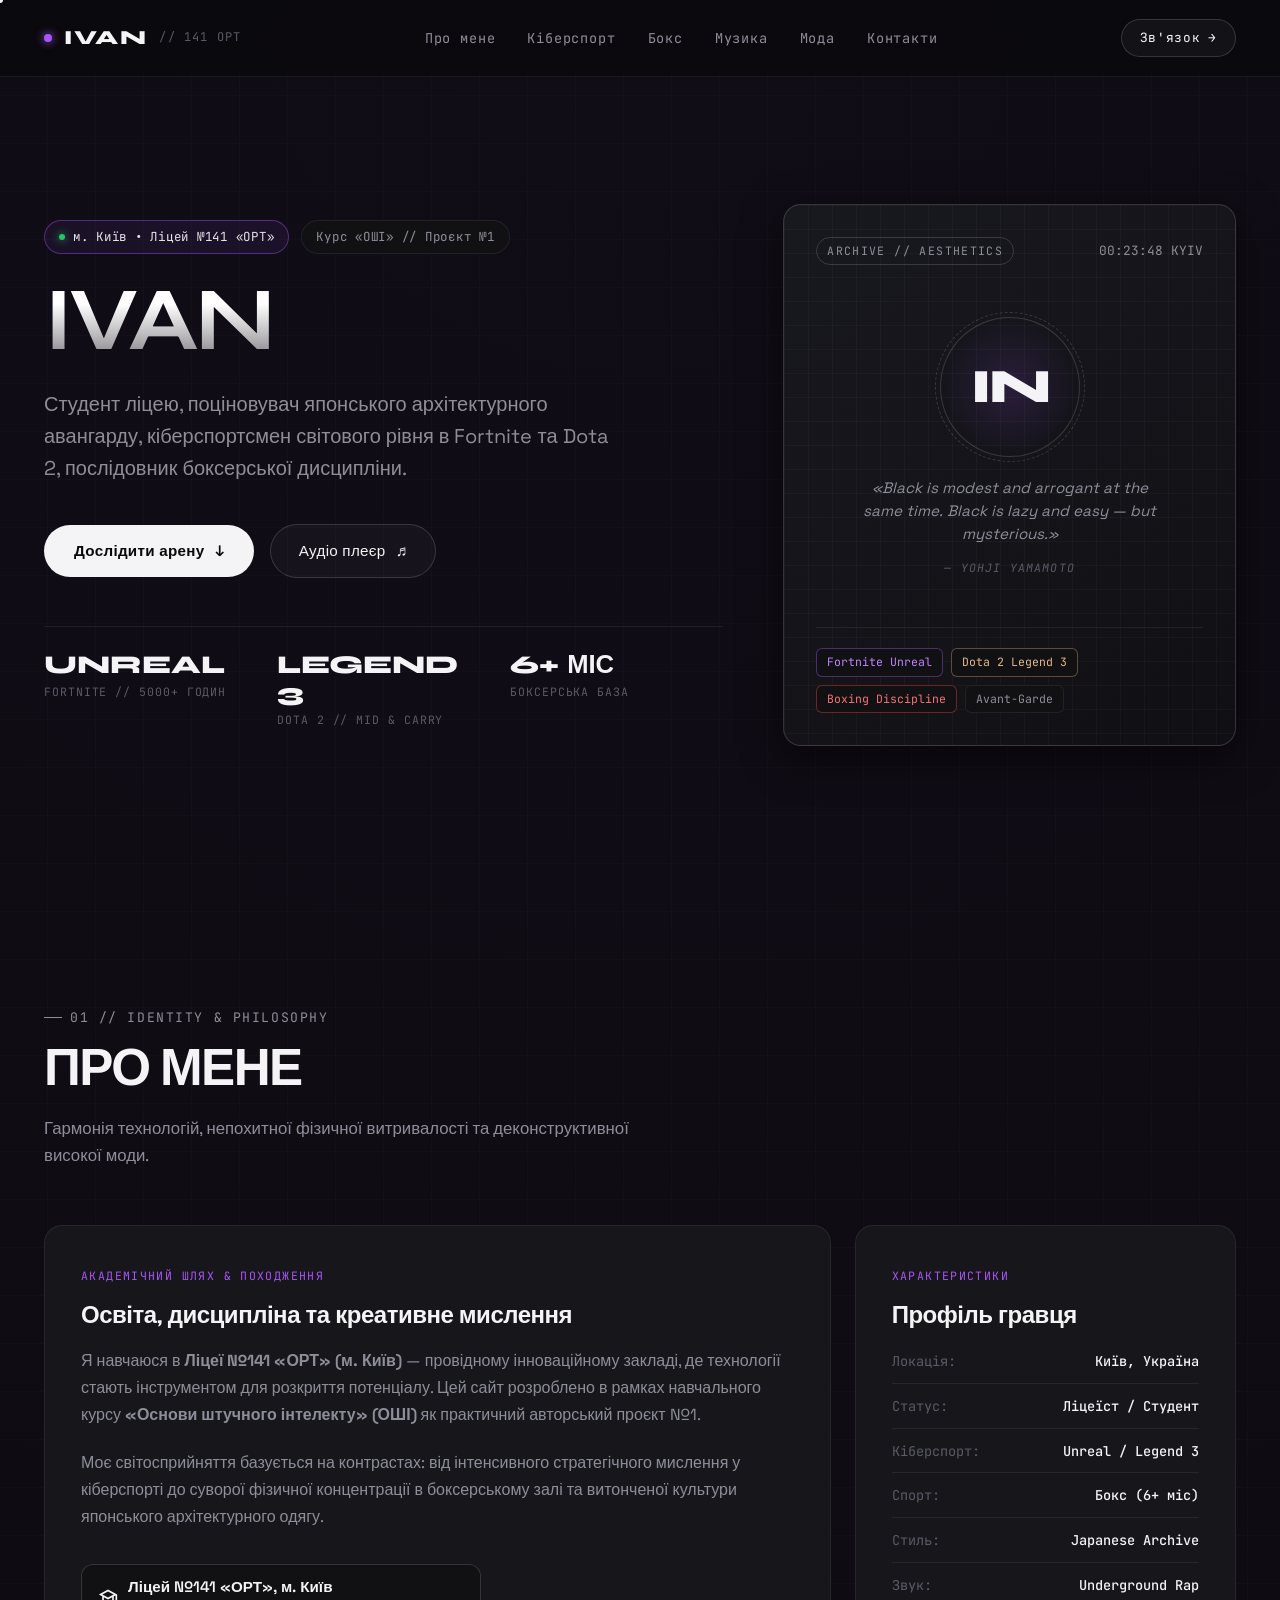
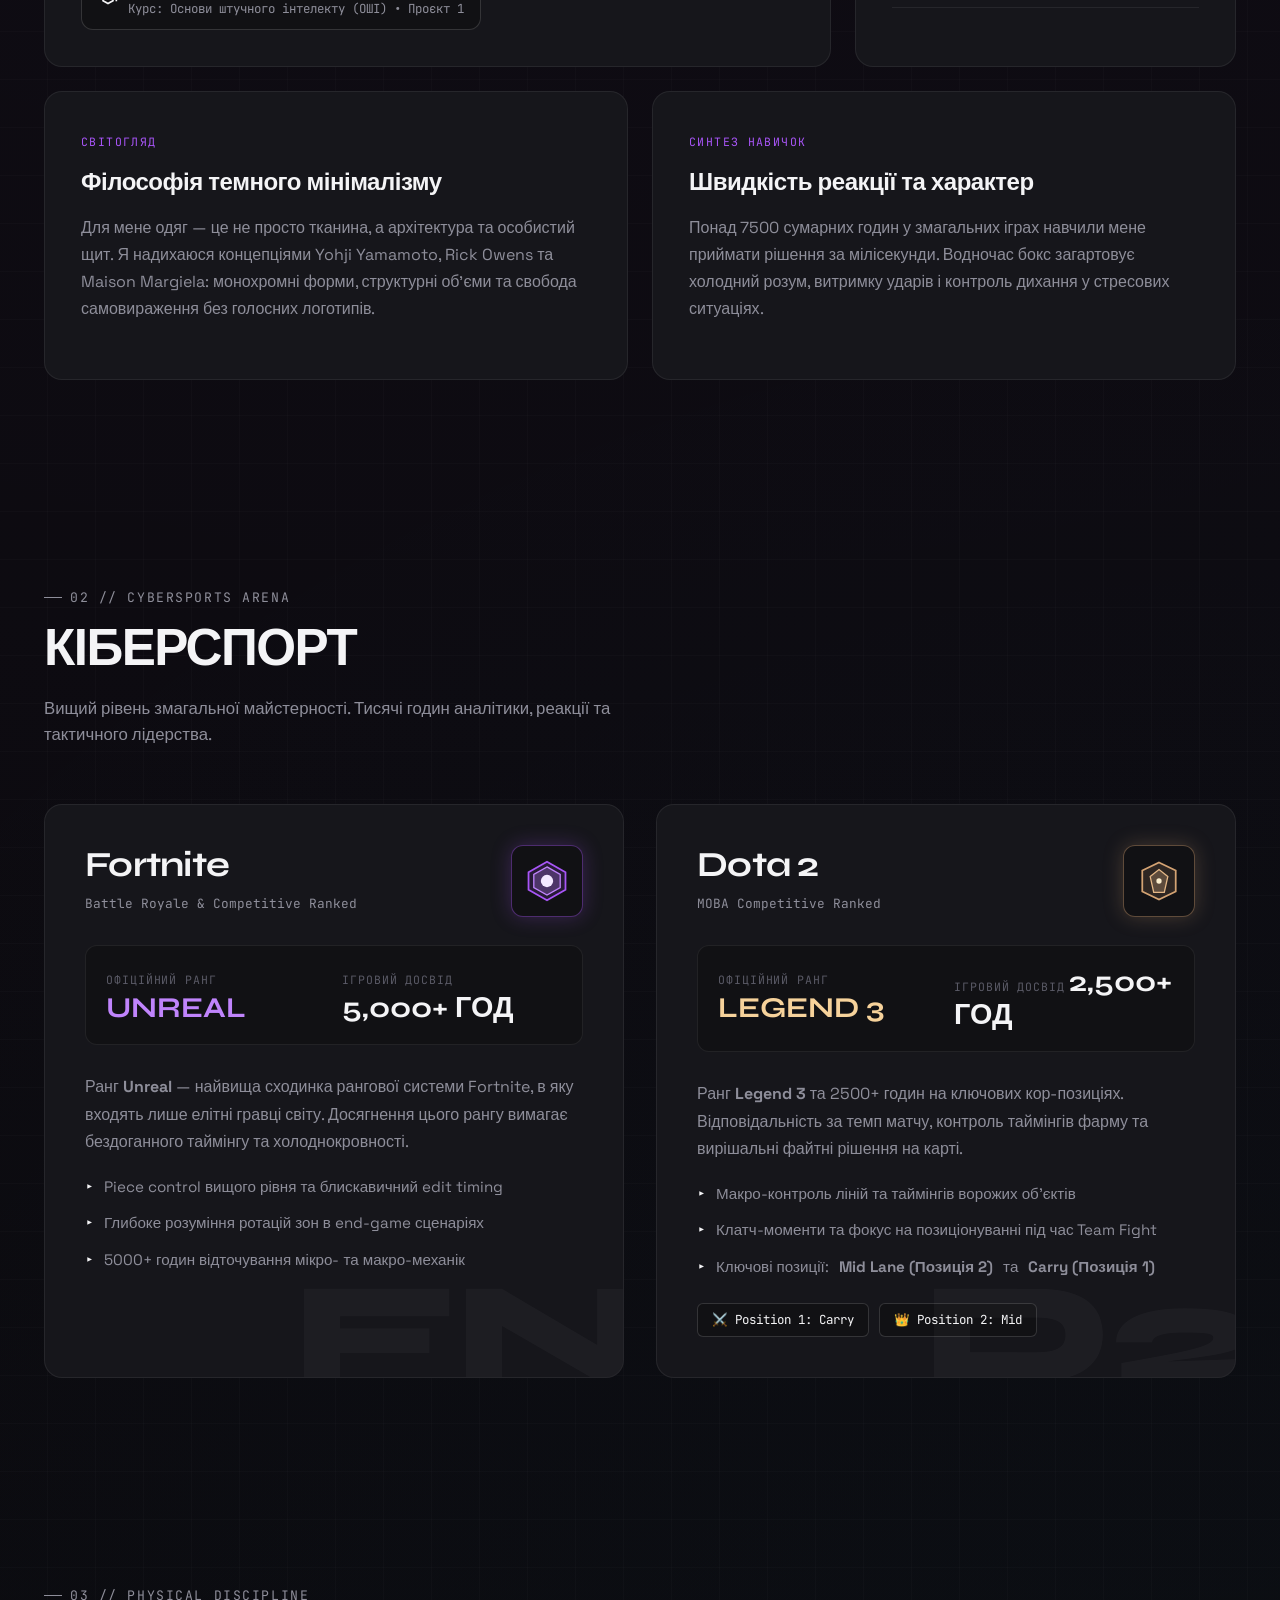
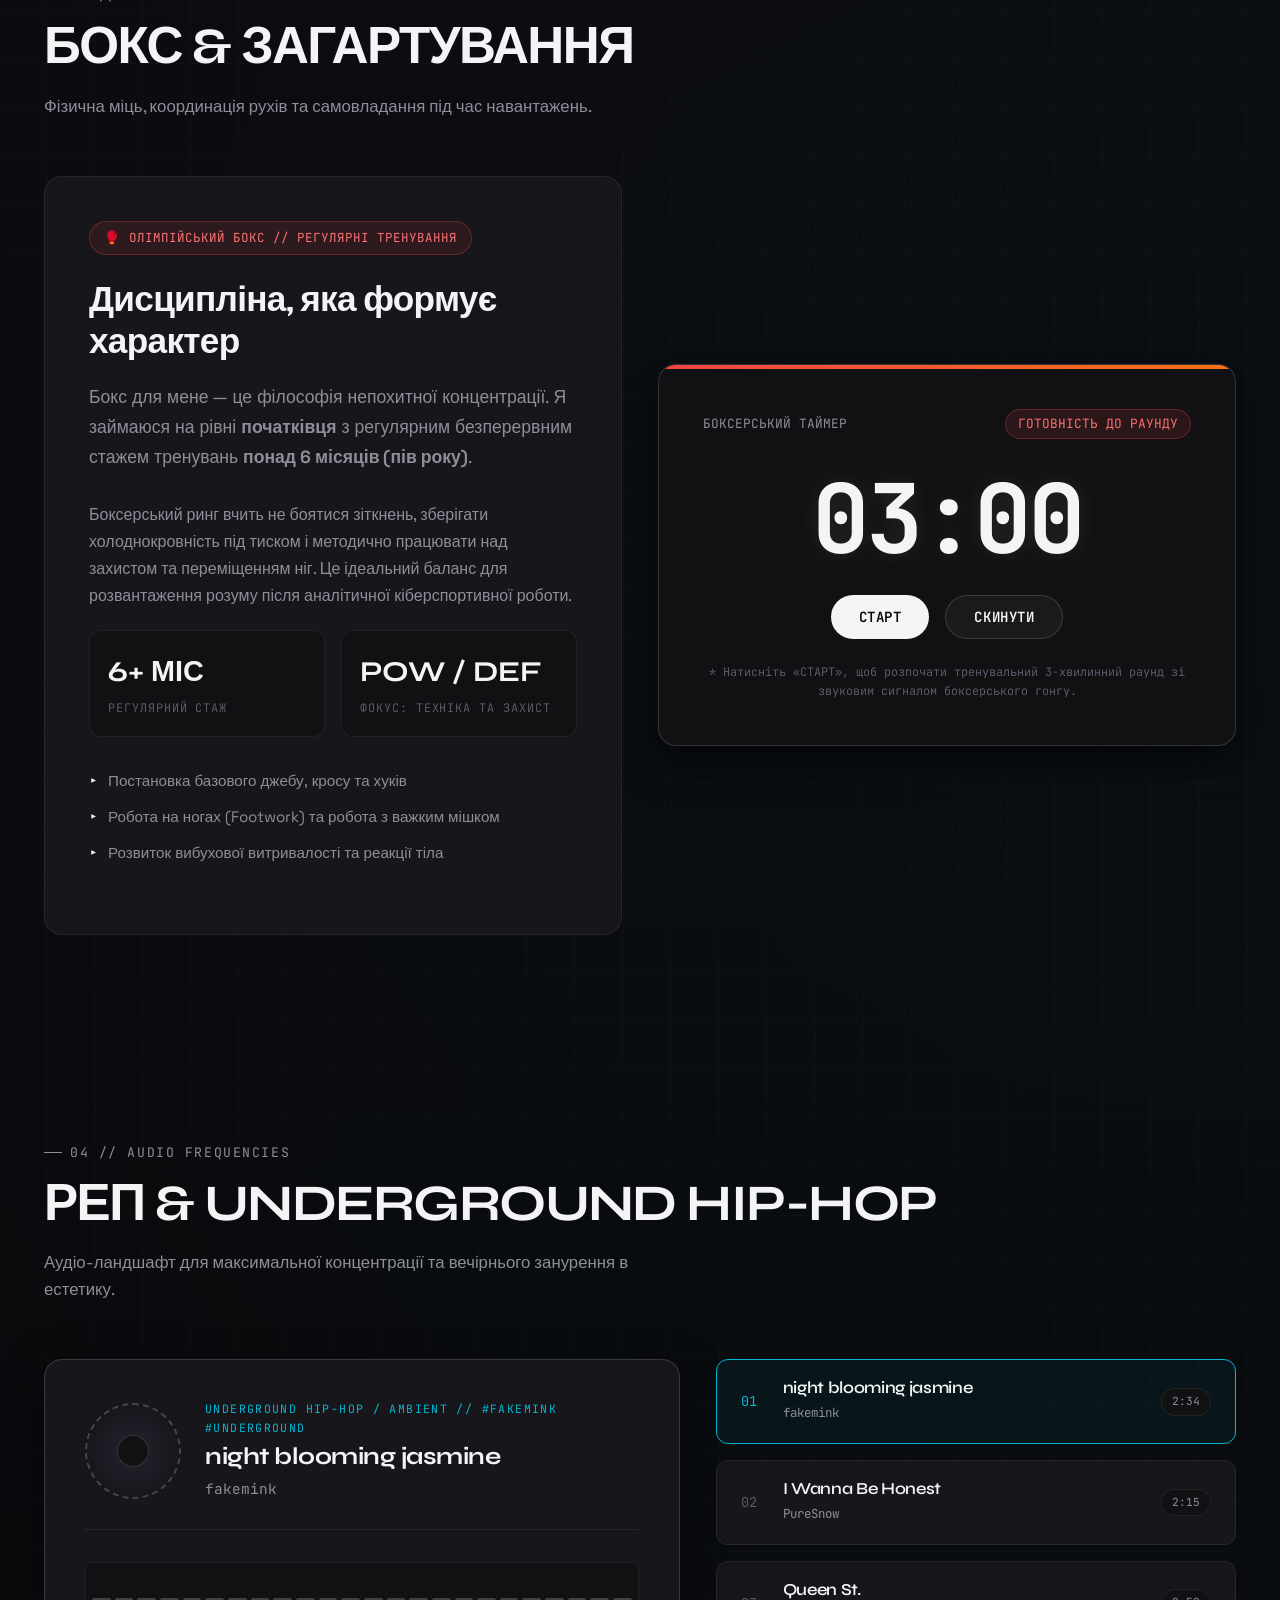
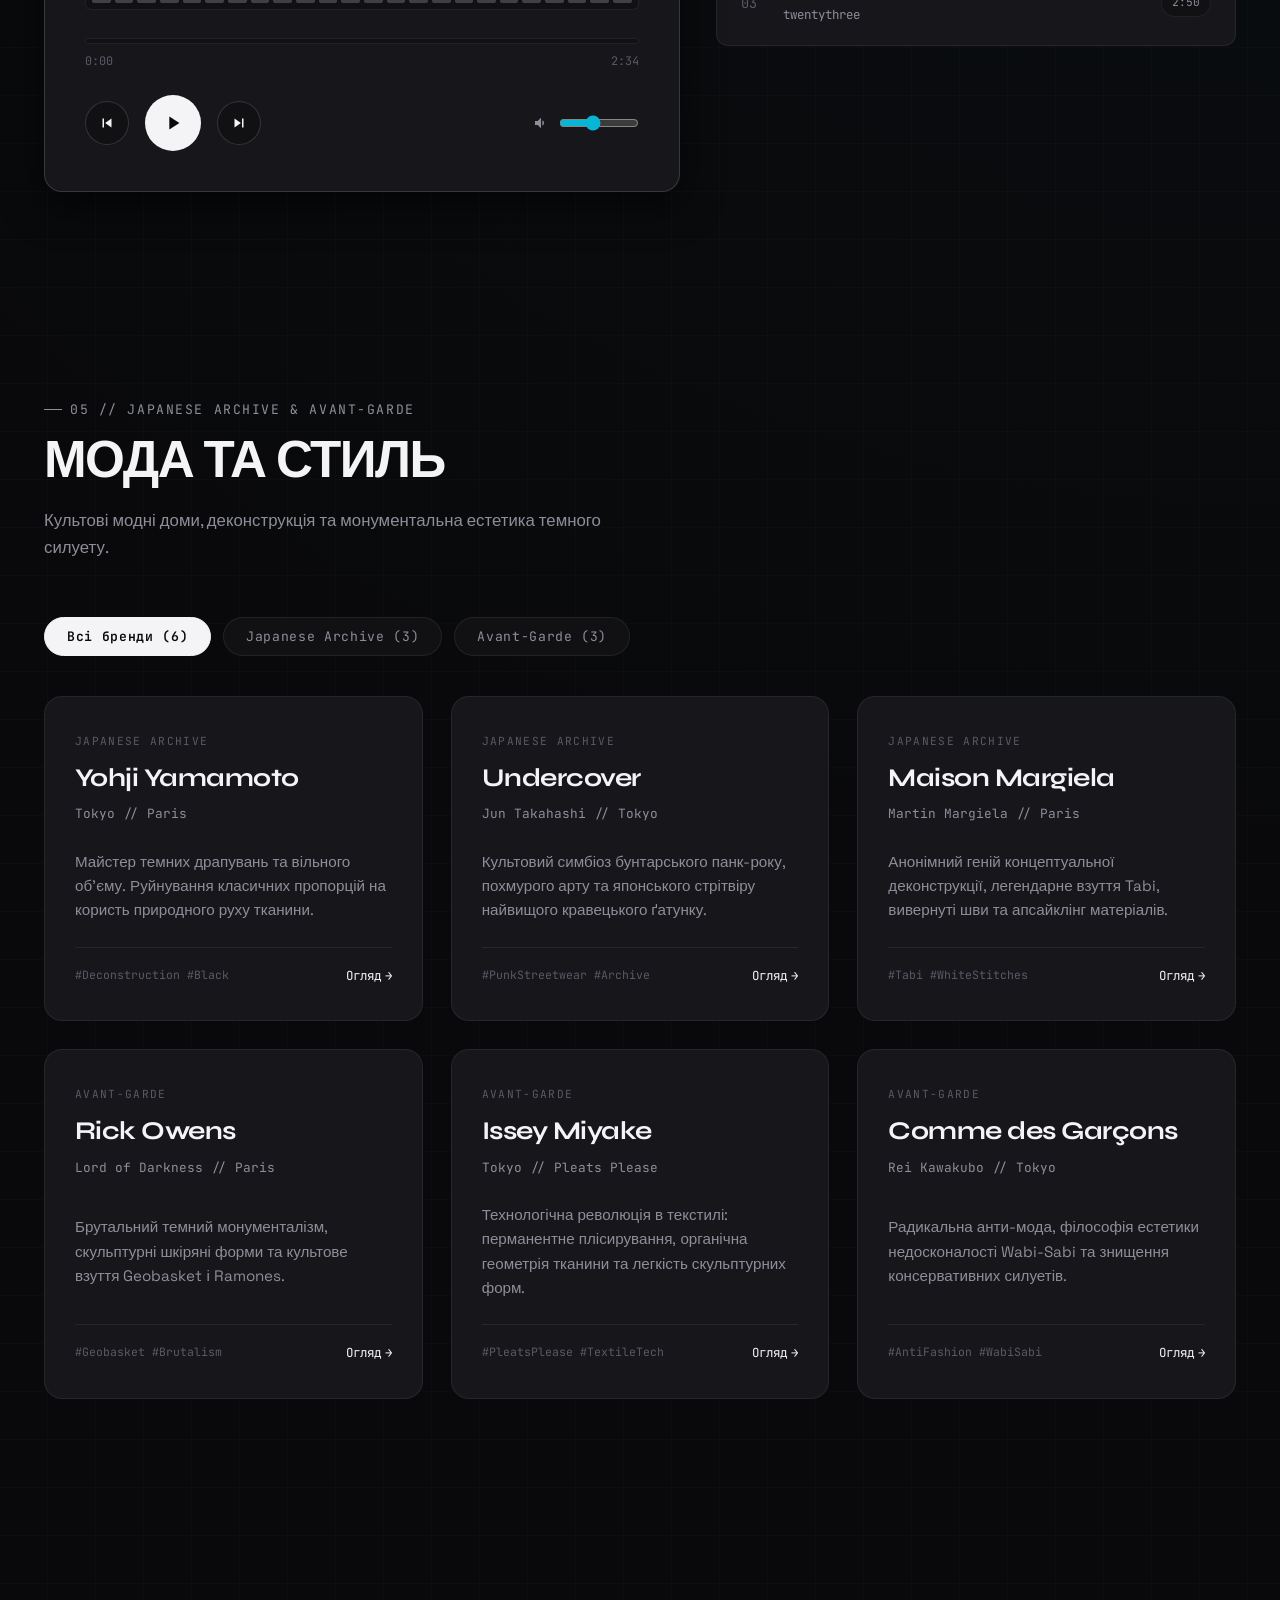
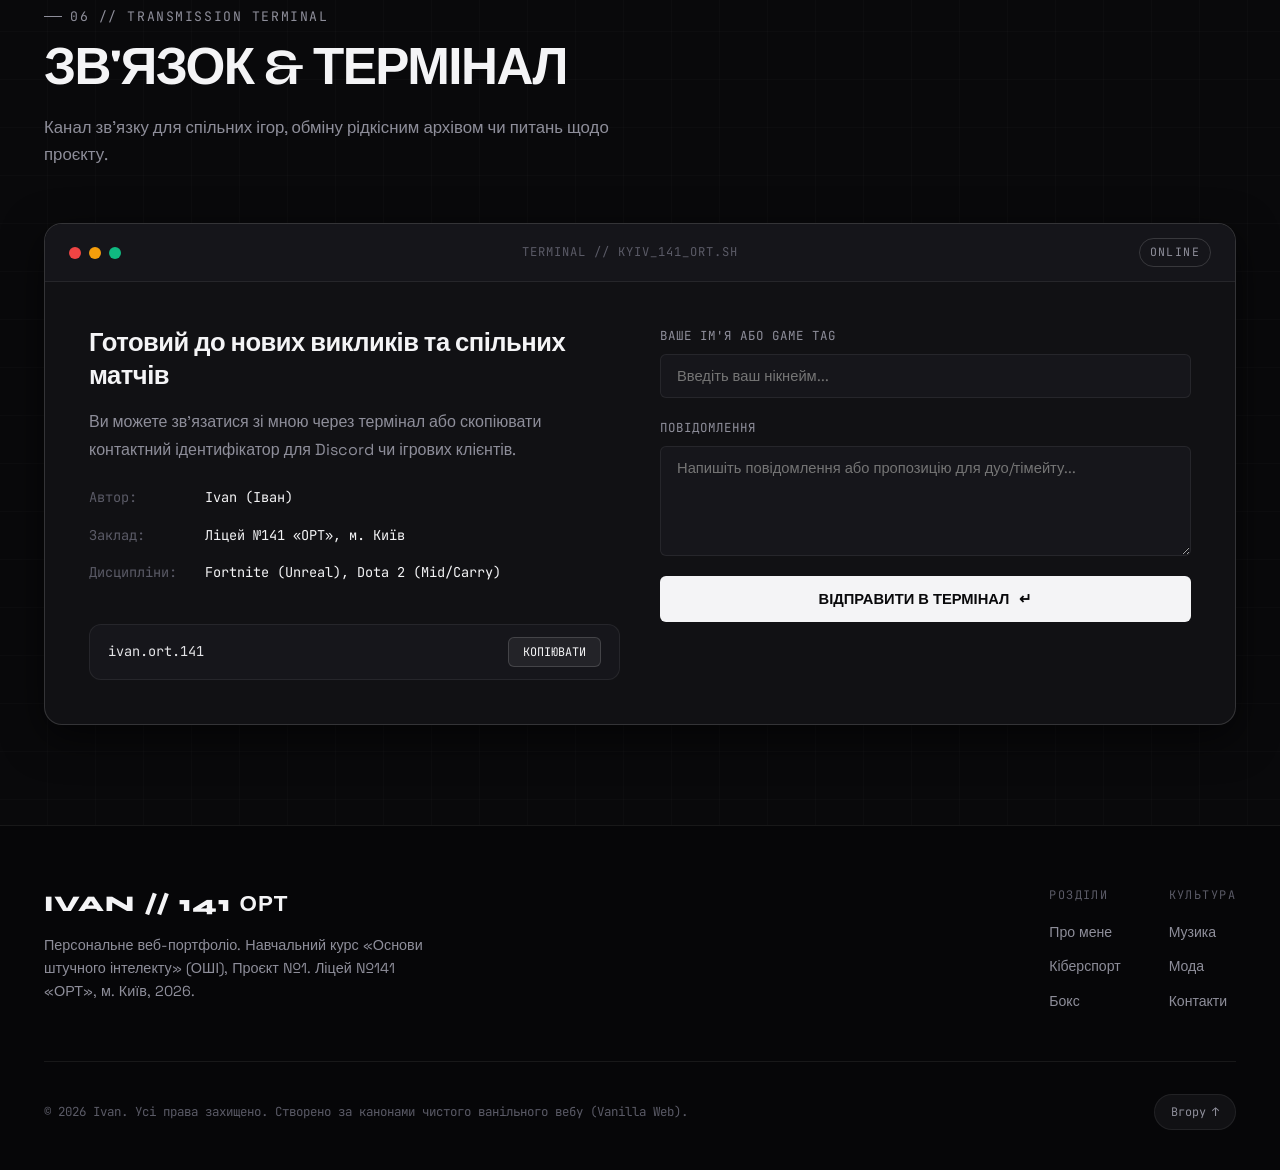
==== index.html @ 70320530 "feat: add portfolio design system, stylesheet, and template files" ====
<!DOCTYPE html>
<html lang="uk">
<head>
  <meta charset="UTF-8">
  <meta name="viewport" content="width=device-width, initial-scale=1.0">
  <title>Ivan // Персональне портфоліо — Ліцей №141 «ОРТ»</title>
  <meta name="description" content="Персональне веб-портфоліо Івана. Ліцей №141 «ОРТ», курс Основи штучного інтелекту. Кіберспорт (Fortnite Unreal, Dota 2), бокс, японський архівний авангард та андерграунд хіп-хоп.">
  <meta name="author" content="Ivan">
  <meta name="theme-color" content="#09090b">

  <!-- Open Graph Meta Tags -->
  <meta property="og:title" content="Ivan // Персональне портфоліо">
  <meta property="og:description" content="Стильне авангардне портфоліо: кіберспорт, бокс, японський архів та андерграунд хіп-хоп.">
  <meta property="og:type" content="website">

  <!-- Favicon SVG -->
  <link rel="icon" type="image/svg+xml" href="data:image/svg+xml,<svg xmlns='http://www.w3.org/2000/svg' viewBox='0 0 100 100'><circle cx='50' cy='50' r='46' fill='%2309090b' stroke='%23a855f7' stroke-width='6'/><text x='50' y='64' font-size='42' font-family='sans-serif' font-weight='800' fill='%23ffffff' text-anchor='middle'>I</text></svg>">

  <!-- Stylesheet -->
  <link rel="stylesheet" href="css/style.css">

  <!-- JavaScript Application -->
  <script defer src="js/script.js"></script>
</head>
<body>

  <!-- Fluid Interactive Cursor -->
  <div class="cursor-dot" aria-hidden="true"></div>
  <div class="cursor-follower" aria-hidden="true"></div>

  <!-- Header & Navigation -->
  <header class="site-header">
    <div class="container nav-container">
      <a href="#hero" class="brand-logo" aria-label="Головна сторінка портфоліо">
        <span class="brand-dot"></span>
        <span>IVAN</span>
        <span class="brand-sub">// 141 ОРТ</span>
      </a>

      <nav class="main-nav" aria-label="Основна навігація">
        <ul class="nav-menu" id="navMenu">
          <li><a href="#about" class="nav-link">Про мене</a></li>
          <li><a href="#esports" class="nav-link">Кіберспорт</a></li>
          <li><a href="#boxing" class="nav-link">Бокс</a></li>
          <li><a href="#music" class="nav-link">Музика</a></li>
          <li><a href="#fashion" class="nav-link">Мода</a></li>
          <li><a href="#contact" class="nav-link">Контакти</a></li>
        </ul>
      </nav>

      <div class="nav-actions">
        <a href="#contact" class="header-cta-btn">
          <span>Зв'язок</span>
          <span aria-hidden="true">→</span>
        </a>
        <button class="nav-toggle" id="navToggle" aria-label="Відкрити меню" aria-expanded="false">
          <span class="nav-toggle-bar"></span>
          <span class="nav-toggle-bar"></span>
          <span class="nav-toggle-bar"></span>
        </button>
      </div>
    </div>
  </header>

  <main>
    <!-- Hero Section -->
    <section id="hero" class="hero-section">
      <div class="container hero-grid">
        <div class="hero-content-col">
          <div class="hero-meta-strip">
            <span class="meta-chip highlight">
              <span class="status-indicator"></span>
              <span>м. Київ • Ліцей №141 «ОРТ»</span>
            </span>
            <span class="meta-chip">Курс «ОШІ» // Проєкт №1</span>
          </div>

          <h1 class="hero-headline">IVAN</h1>
          
          <p class="hero-description">
            Студент ліцею, поціновувач японського архітектурного авангарду, кіберспортсмен світового рівня в Fortnite та Dota 2, послідовник боксерської дисципліни.
          </p>

          <div class="hero-actions">
            <a href="#esports" class="btn-primary">
              <span>Дослідити арену</span>
              <span aria-hidden="true">↓</span>
            </a>
            <a href="#music" class="btn-secondary">
              <span>Аудіо плеєр</span>
              <span aria-hidden="true">♬</span>
            </a>
          </div>

          <div class="hero-specs-row">
            <div class="spec-item">
              <span class="spec-num">UNREAL</span>
              <span class="spec-label">Fortnite // 5000+ годин</span>
            </div>
            <div class="spec-item">
              <span class="spec-num">LEGEND 3</span>
              <span class="spec-label">Dota 2 // Mid & Carry</span>
            </div>
            <div class="spec-item">
              <span class="spec-num">6+ МІС</span>
              <span class="spec-label">Боксерська база</span>
            </div>
          </div>
        </div>

        <div class="hero-card-wrapper">
          <div class="hero-art-card">
            <div class="card-blueprint-overlay" aria-hidden="true"></div>
            
            <div class="art-card-header">
              <span class="art-badge">ARCHIVE // AESTHETICS</span>
              <span class="art-clock mono" id="liveClock">KYIV</span>
            </div>

            <div class="art-visual-center">
              <div class="art-monogram-container">
                <span class="art-monogram">IN</span>
              </div>
              <blockquote class="art-quote">
                «Black is modest and arrogant at the same time. Black is lazy and easy — but mysterious.»
              </blockquote>
              <cite class="art-author">— Yohji Yamamoto</cite>
            </div>

            <div class="art-card-footer">
              <div class="art-badges-row">
                <span class="mini-badge purple">Fortnite Unreal</span>
                <span class="mini-badge gold">Dota 2 Legend 3</span>
                <span class="mini-badge red">Boxing Discipline</span>
                <span class="mini-badge">Avant-Garde</span>
              </div>
            </div>
          </div>
        </div>
      </div>
    </section>

    <!-- Section 1: About Me -->
    <section id="about" class="section">
      <div class="container">
        <header class="section-header">
          <div class="section-label">
            <span class="label-dash"></span>
            <span>01 // IDENTITY & PHILOSOPHY</span>
          </div>
          <h2 class="section-title">Про мене</h2>
          <p class="section-subtitle">
            Гармонія технологій, непохитної фізичної витривалості та деконструктивної високої моди.
          </p>
        </header>

        <div class="about-bento-grid">
          <!-- Bento Card 1: Main Story -->
          <article class="bento-card col-8">
            <span class="bento-tag">Академічний шлях & Походження</span>
            <h3 class="bento-heading">Освіта, дисципліна та креативне мислення</h3>
            <p class="bento-text">
              Я навчаюся в <strong>Ліцеї №141 «ОРТ» (м. Київ)</strong> — провідному інноваційному закладі, де технології стають інструментом для розкриття потенціалу. Цей сайт розроблено в рамках навчального курсу <strong>«Основи штучного інтелекту» (ОШІ)</strong> як практичний авторський проєкт №1.
            </p>
            <p class="bento-text">
              Моє світосприйняття базується на контрастах: від інтенсивного стратегічного мислення у кіберспорті до суворої фізичної концентрації в боксерському залі та витонченої культури японського архітектурного одягу.
            </p>

            <div class="institution-badge">
              <svg class="institution-icon" viewBox="0 0 24 24" aria-hidden="true">
                <path d="M12 3L1 9l4 2.18v6L12 21l7-3.82v-6l2-1.09V17h2V9L12 3zm6.82 6L12 12.72 5.18 9 12 5.28 18.82 9zM17 15.99l-5 2.73-5-2.73v-3.72L12 15l5-2.73v3.72z"/>
              </svg>
              <div>
                <div class="institution-title">Ліцей №141 «ОРТ», м. Київ</div>
                <div class="institution-sub">Курс: Основи штучного інтелекту (ОШІ) • Проєкт 1</div>
              </div>
            </div>
          </article>

          <!-- Bento Card 2: Quick Specs -->
          <article class="bento-card col-4">
            <span class="bento-tag">Характеристики</span>
            <h3 class="bento-heading">Профіль гравця</h3>
            <div class="bento-meta-list">
              <div class="meta-row">
                <span class="meta-label">Локація:</span>
                <span class="meta-val">Київ, Україна</span>
              </div>
              <div class="meta-row">
                <span class="meta-label">Статус:</span>
                <span class="meta-val">Ліцеїст / Студент</span>
              </div>
              <div class="meta-row">
                <span class="meta-label">Кіберспорт:</span>
                <span class="meta-val">Unreal / Legend 3</span>
              </div>
              <div class="meta-row">
                <span class="meta-label">Спорт:</span>
                <span class="meta-val">Бокс (6+ міс)</span>
              </div>
              <div class="meta-row">
                <span class="meta-label">Стиль:</span>
                <span class="meta-val">Japanese Archive</span>
              </div>
              <div class="meta-row">
                <span class="meta-label">Звук:</span>
                <span class="meta-val">Underground Rap</span>
              </div>
            </div>
          </article>

          <!-- Bento Card 3: Philosophy -->
          <article class="bento-card col-6">
            <span class="bento-tag">Світогляд</span>
            <h3 class="bento-heading">Філософія темного мінімалізму</h3>
            <p class="bento-text">
              Для мене одяг — це не просто тканина, а архітектура та особистий щит. Я надихаюся концепціями Yohji Yamamoto, Rick Owens та Maison Margiela: монохромні форми, структурні об'єми та свобода самовираження без голосних логотипів.
            </p>
          </article>

          <!-- Bento Card 4: Synergy -->
          <article class="bento-card col-6">
            <span class="bento-tag">Синтез навичок</span>
            <h3 class="bento-heading">Швидкість реакції та характер</h3>
            <p class="bento-text">
              Понад 7500 сумарних годин у змагальних іграх навчили мене приймати рішення за мілісекунди. Водночас бокс загартовує холодний розум, витримку ударів і контроль дихання у стресових ситуаціях.
            </p>
          </article>
        </div>
      </div>
    </section>

    <!-- Section 2: Esports Arena -->
    <section id="esports" class="section">
      <div class="container">
        <header class="section-header">
          <div class="section-label">
            <span class="label-dash"></span>
            <span>02 // CYBERSPORTS ARENA</span>
          </div>
          <h2 class="section-title">Кіберспорт</h2>
          <p class="section-subtitle">
            Вищий рівень змагальної майстерності. Тисячі годин аналітики, реакції та тактичного лідерства.
          </p>
        </header>

        <div class="esports-grid">
          <!-- Fortnite Card -->
          <article class="esports-card fortnite">
            <span class="card-watermark" aria-hidden="true">FN</span>
            
            <div class="esports-card-top">
              <div>
                <h3 class="game-title">Fortnite</h3>
                <span class="game-tagline">Battle Royale & Competitive Ranked</span>
              </div>
              <div class="rank-badge-visual unreal" aria-label="Ранг Unreal у Fortnite">
                <svg class="rank-svg" viewBox="0 0 100 100" fill="none" aria-hidden="true">
                  <polygon points="50,6 92,30 92,70 50,94 8,70 8,30" stroke="#a855f7" stroke-width="4" fill="rgba(168, 85, 247, 0.15)"/>
                  <polygon points="50,18 80,35 80,65 50,82 20,65 20,35" stroke="#c084fc" stroke-width="3" fill="rgba(192, 132, 252, 0.25)"/>
                  <circle cx="50" cy="50" r="14" fill="#f3e8ff"/>
                </svg>
              </div>
            </div>

            <div class="esports-stats-showcase">
              <div>
                <span class="stat-box-title">Офіційний Ранг</span>
                <span class="stat-box-val unreal-color">UNREAL</span>
              </div>
              <div>
                <span class="stat-box-title">Ігровий Досвід</span>
                <span class="stat-box-val">5,000+ ГОД</span>
              </div>
            </div>

            <p class="bento-text">
              Ранг <strong>Unreal</strong> — найвища сходинка рангової системи Fortnite, в яку входять лише елітні гравці світу. Досягнення цього рангу вимагає бездоганного таймінгу та холоднокровності.
            </p>

            <ul class="esports-feature-list">
              <li class="feature-point">Piece control вищого рівня та блискавичний edit timing</li>
              <li class="feature-point">Глибоке розуміння ротацій зон в end-game сценаріях</li>
              <li class="feature-point">5000+ годин відточування мікро- та макро-механік</li>
            </ul>
          </article>

          <!-- Dota 2 Card -->
          <article class="esports-card dota">
            <span class="card-watermark" aria-hidden="true">D2</span>
            
            <div class="esports-card-top">
              <div>
                <h3 class="game-title">Dota 2</h3>
                <span class="game-tagline">MOBA Competitive Ranked</span>
              </div>
              <div class="rank-badge-visual legend" aria-label="Ранг Legend 3 у Dota 2">
                <svg class="rank-svg" viewBox="0 0 100 100" fill="none" aria-hidden="true">
                  <polygon points="50,8 88,26 88,74 50,92 12,74 12,26" stroke="#d4a373" stroke-width="4" fill="rgba(212, 163, 115, 0.15)"/>
                  <path d="M30 40 L50 24 L70 40 L62 76 L38 76 Z" stroke="#e5b887" stroke-width="3" fill="rgba(229, 184, 135, 0.25)"/>
                  <circle cx="50" cy="50" r="6" fill="#faedcd"/>
                </svg>
              </div>
            </div>

            <div class="esports-stats-showcase">
              <div>
                <span class="stat-box-title">Офіційний Ранг</span>
                <span class="stat-box-val legend-color">LEGEND 3</span>
              </div>
              <div>
                <span class="stat-box-title">Ігровий Досвід</span>
                <span class="stat-box-val">2,500+ ГОД</span>
              </div>
            </div>

            <p class="bento-text">
              Ранг <strong>Legend 3</strong> та 2500+ годин на ключових кор-позиціях. Відповідальність за темп матчу, контроль таймінгів фарму та вирішальні файтні рішення на карті.
            </p>

            <ul class="esports-feature-list">
              <li class="feature-point">Макро-контроль ліній та таймінгів ворожих об'єктів</li>
              <li class="feature-point">Клатч-моменти та фокус на позиціонуванні під час Team Fight</li>
              <li class="feature-point">Ключові позиції: <strong>Mid Lane (Позиція 2)</strong> та <strong>Carry (Позиція 1)</strong></li>
            </ul>

            <div class="dota-roles-switch">
              <span class="role-chip">⚔️ Position 1: Carry</span>
              <span class="role-chip">👑 Position 2: Mid</span>
            </div>
          </article>
        </div>
      </div>
    </section>

    <!-- Section 3: Boxing -->
    <section id="boxing" class="section">
      <div class="container">
        <header class="section-header">
          <div class="section-label">
            <span class="label-dash"></span>
            <span>03 // PHYSICAL DISCIPLINE</span>
          </div>
          <h2 class="section-title">Бокс & Загартування</h2>
          <p class="section-subtitle">
            Фізична міць, координація рухів та самовладання під час навантажень.
          </p>
        </header>

        <div class="boxing-layout">
          <article class="boxing-story-card">
            <span class="boxing-badge">🥊 ОЛІМПІЙСЬКИЙ БОКС // РЕГУЛЯРНІ ТРЕНУВАННЯ</span>
            <h3 class="boxing-heading">Дисципліна, яка формує характер</h3>
            <p class="boxing-lead">
              Бокс для мене — це філософія непохитної концентрації. Я займаюся на рівні <strong>початківця</strong> з регулярним безперервним стажем тренувань <strong>понад 6 місяців (пів року)</strong>.
            </p>
            <p class="bento-text">
              Боксерський ринг вчить не боятися зіткнень, зберігати холоднокровність під тиском і методично працювати над захистом та переміщенням ніг. Це ідеальний баланс для розвантаження розуму після аналітичної кіберспортивної роботи.
            </p>

            <div class="boxing-metrics-grid">
              <div class="metric-card">
                <div class="metric-num">6+ МІС</div>
                <div class="metric-label">Регулярний стаж</div>
              </div>
              <div class="metric-card">
                <div class="metric-num">POW / DEF</div>
                <div class="metric-label">Фокус: техніка та захист</div>
              </div>
            </div>

            <ul class="esports-feature-list">
              <li class="feature-point">Постановка базового джебу, кросу та хуків</li>
              <li class="feature-point">Робота на ногах (Footwork) та робота з важким мішком</li>
              <li class="feature-point">Розвиток вибухової витривалості та реакції тіла</li>
            </ul>
          </article>

          <!-- Interactive Boxing Round Timer -->
          <div class="boxing-timer-card">
            <div class="timer-header-info">
              <span>БОКСЕРСЬКИЙ ТАЙМЕР</span>
              <span class="timer-round-status" id="timerStatusBadge">ГОТОВНІСТЬ ДО РАУНДУ</span>
            </div>

            <div class="timer-display" id="timerDisplay">03:00</div>

            <div class="timer-controls">
              <button class="timer-btn start" id="timerStartBtn">СТАРТ</button>
              <button class="timer-btn reset" id="timerResetBtn">СКИНУТИ</button>
            </div>

            <p class="timer-hint">
              * Натисніть «СТАРТ», щоб розпочати тренувальний 3-хвилинний раунд зі звуковим сигналом боксерського гонгу.
            </p>
          </div>
        </div>
      </div>
    </section>

    <!-- Section 4: Music & Underground Hip-Hop -->
    <section id="music" class="section">
      <div class="container">
        <header class="section-header">
          <div class="section-label">
            <span class="label-dash"></span>
            <span>04 // AUDIO FREQUENCIES</span>
          </div>
          <h2 class="section-title">РЕП & Underground Hip-Hop</h2>
          <p class="section-subtitle">
            Аудіо-ландшафт для максимальної концентрації та вечірнього занурення в естетику.
          </p>
        </header>

        <div class="music-layout">
          <!-- Interactive Player -->
          <div class="audio-player-card">
            <div class="player-tape-deck">
              <div class="cassette-reel-box" aria-hidden="true">
                <div class="reel-center"></div>
              </div>

              <div class="player-now-playing">
                <span class="player-status-tag" id="currentTrackTag">Underground Hip-Hop</span>
                <h3 class="track-active-title" id="currentTrackTitle">night blooming jasmine</h3>
                <span class="track-active-artist" id="currentTrackArtist">fakemink</span>
              </div>
            </div>

            <!-- Waveform Visualizer -->
            <div class="audio-visualizer-bars" aria-hidden="true">
              <span class="viz-bar"></span><span class="viz-bar"></span><span class="viz-bar"></span>
              <span class="viz-bar"></span><span class="viz-bar"></span><span class="viz-bar"></span>
              <span class="viz-bar"></span><span class="viz-bar"></span><span class="viz-bar"></span>
              <span class="viz-bar"></span><span class="viz-bar"></span><span class="viz-bar"></span>
              <span class="viz-bar"></span><span class="viz-bar"></span><span class="viz-bar"></span>
              <span class="viz-bar"></span><span class="viz-bar"></span><span class="viz-bar"></span>
              <span class="viz-bar"></span><span class="viz-bar"></span><span class="viz-bar"></span>
              <span class="viz-bar"></span><span class="viz-bar"></span><span class="viz-bar"></span>
            </div>

            <!-- Scrubber Track -->
            <div class="player-scrubber-row">
              <div class="scrubber-track" id="scrubberTrack" role="progressbar" aria-label="Прогрес треку">
                <div class="scrubber-fill" id="scrubberFill"></div>
              </div>
              <div class="scrubber-timestamps">
                <span id="trackCurrentTime">0:00</span>
                <span id="trackTotalTime">2:34</span>
              </div>
            </div>

            <!-- Controls Deck -->
            <div class="player-controls-deck">
              <div class="deck-playback-buttons">
                <button class="control-btn" id="prevTrackBtn" aria-label="Попередній трек">
                  <svg width="18" height="18" viewBox="0 0 24 24" fill="currentColor">
                    <path d="M6 6h2v12H6zm3.5 6l8.5 6V6z"/>
                  </svg>
                </button>
                <button class="control-btn play-main" id="playMainBtn" aria-label="Відтворити трек">
                  <svg width="22" height="22" viewBox="0 0 24 24" fill="currentColor">
                    <path d="M8 5v14l11-7z"/>
                  </svg>
                </button>
                <button class="control-btn" id="nextTrackBtn" aria-label="Наступний трек">
                  <svg width="18" height="18" viewBox="0 0 24 24" fill="currentColor">
                    <path d="M6 18l8.5-6L6 6v12zM16 6v12h2V6h-2z"/>
                  </svg>
                </button>
              </div>

              <div class="volume-control-wrap">
                <svg width="16" height="16" viewBox="0 0 24 24" fill="currentColor" aria-hidden="true">
                  <path d="M3 9v6h4l5 5V4L7 9H3zm13.5 3c0-1.77-1.02-3.29-2.5-4.03v8.05c1.48-.73 2.5-2.25 2.5-4.02z"/>
                </svg>
                <input type="range" class="volume-slider" id="volumeSlider" min="0" max="1" step="0.05" value="0.4" aria-label="Гучність">
              </div>
            </div>
          </div>

          <!-- Playlist Items List -->
          <div class="tracks-curated-list">
            <!-- Track 1 -->
            <article class="track-item-card active" data-track-id="0">
              <div class="track-item-left">
                <span class="track-item-number">01</span>
                <div>
                  <h4 class="track-item-title">night blooming jasmine</h4>
                  <span class="track-item-artist">fakemink</span>
                </div>
              </div>
              <span class="track-tag-pill">2:34</span>
            </article>

            <!-- Track 2 -->
            <article class="track-item-card" data-track-id="1">
              <div class="track-item-left">
                <span class="track-item-number">02</span>
                <div>
                  <h4 class="track-item-title">I Wanna Be Honest</h4>
                  <span class="track-item-artist">PureSnow</span>
                </div>
              </div>
              <span class="track-tag-pill">2:15</span>
            </article>

            <!-- Track 3 -->
            <article class="track-item-card" data-track-id="2">
              <div class="track-item-left">
                <span class="track-item-number">03</span>
                <div>
                  <h4 class="track-item-title">Queen St.</h4>
                  <span class="track-item-artist">twentythree</span>
                </div>
              </div>
              <span class="track-tag-pill">2:50</span>
            </article>
          </div>
        </div>
      </div>
    </section>

    <!-- Section 5: Fashion & Avant-Garde -->
    <section id="fashion" class="section">
      <div class="container">
        <header class="section-header">
          <div class="section-label">
            <span class="label-dash"></span>
            <span>05 // JAPANESE ARCHIVE & AVANT-GARDE</span>
          </div>
          <h2 class="section-title">Мода та стиль</h2>
          <p class="section-subtitle">
            Культові модні доми, деконструкція та монументальна естетика темного силуету.
          </p>
        </header>

        <!-- Category Filters -->
        <div class="fashion-filter-bar" role="tablist" aria-label="Фільтри брендів">
          <button class="filter-btn active" data-filter="all">Всі бренди (6)</button>
          <button class="filter-btn" data-filter="japanese">Japanese Archive (3)</button>
          <button class="filter-btn" data-filter="avantgarde">Avant-Garde (3)</button>
        </div>

        <div class="fashion-brands-grid">
          <!-- Brand 1: Yohji Yamamoto -->
          <article class="brand-card" data-category="japanese">
            <div class="brand-card-top">
              <span class="brand-category-tag">Japanese Archive</span>
              <h3 class="brand-name">Yohji Yamamoto</h3>
              <span class="brand-founder">Tokyo // Paris</span>
            </div>
            <p class="brand-desc">
              Майстер темних драпувань та вільного об'єму. Руйнування класичних пропорцій на користь природного руху тканини.
            </p>
            <div class="brand-card-bottom">
              <span class="brand-keyword-tag">#Deconstruction #Black</span>
              <button class="brand-more-btn" data-brand="yohji" aria-label="Детальніше про Yohji Yamamoto">
                <span>Огляд</span>
                <span aria-hidden="true">→</span>
              </button>
            </div>
          </article>

          <!-- Brand 2: Undercover -->
          <article class="brand-card" data-category="japanese">
            <div class="brand-card-top">
              <span class="brand-category-tag">Japanese Archive</span>
              <h3 class="brand-name">Undercover</h3>
              <span class="brand-founder">Jun Takahashi // Tokyo</span>
            </div>
            <p class="brand-desc">
              Культовий симбіоз бунтарського панк-року, похмурого арту та японського стрітвіру найвищого кравецького ґатунку.
            </p>
            <div class="brand-card-bottom">
              <span class="brand-keyword-tag">#PunkStreetwear #Archive</span>
              <button class="brand-more-btn" data-brand="undercover" aria-label="Детальніше про Undercover">
                <span>Огляд</span>
                <span aria-hidden="true">→</span>
              </button>
            </div>
          </article>

          <!-- Brand 3: Maison Margiela -->
          <article class="brand-card" data-category="japanese">
            <div class="brand-card-top">
              <span class="brand-category-tag">Japanese Archive</span>
              <h3 class="brand-name">Maison Margiela</h3>
              <span class="brand-founder">Martin Margiela // Paris</span>
            </div>
            <p class="brand-desc">
              Анонімний геній концептуальної деконструкції, легендарне взуття Tabi, вивернуті шви та апсайклінг матеріалів.
            </p>
            <div class="brand-card-bottom">
              <span class="brand-keyword-tag">#Tabi #WhiteStitches</span>
              <button class="brand-more-btn" data-brand="margiela" aria-label="Детальніше про Maison Margiela">
                <span>Огляд</span>
                <span aria-hidden="true">→</span>
              </button>
            </div>
          </article>

          <!-- Brand 4: Rick Owens -->
          <article class="brand-card" data-category="avantgarde">
            <div class="brand-card-top">
              <span class="brand-category-tag">Avant-Garde</span>
              <h3 class="brand-name">Rick Owens</h3>
              <span class="brand-founder">Lord of Darkness // Paris</span>
            </div>
            <p class="brand-desc">
              Брутальний темний монументалізм, скульптурні шкіряні форми та культове взуття Geobasket і Ramones.
            </p>
            <div class="brand-card-bottom">
              <span class="brand-keyword-tag">#Geobasket #Brutalism</span>
              <button class="brand-more-btn" data-brand="rickowens" aria-label="Детальніше про Rick Owens">
                <span>Огляд</span>
                <span aria-hidden="true">→</span>
              </button>
            </div>
          </article>

          <!-- Brand 5: Issey Miyake -->
          <article class="brand-card" data-category="avantgarde">
            <div class="brand-card-top">
              <span class="brand-category-tag">Avant-Garde</span>
              <h3 class="brand-name">Issey Miyake</h3>
              <span class="brand-founder">Tokyo // Pleats Please</span>
            </div>
            <p class="brand-desc">
              Технологічна революція в текстилі: перманентне плісирування, органічна геометрія тканини та легкість скульптурних форм.
            </p>
            <div class="brand-card-bottom">
              <span class="brand-keyword-tag">#PleatsPlease #TextileTech</span>
              <button class="brand-more-btn" data-brand="isseymiyake" aria-label="Детальніше про Issey Miyake">
                <span>Огляд</span>
                <span aria-hidden="true">→</span>
              </button>
            </div>
          </article>

          <!-- Brand 6: Comme des Garçons -->
          <article class="brand-card" data-category="avantgarde">
            <div class="brand-card-top">
              <span class="brand-category-tag">Avant-Garde</span>
              <h3 class="brand-name">Comme des Garçons</h3>
              <span class="brand-founder">Rei Kawakubo // Tokyo</span>
            </div>
            <p class="brand-desc">
              Радикальна анти-мода, філософія естетики недосконалості Wabi-Sabi та знищення консервативних силуетів.
            </p>
            <div class="brand-card-bottom">
              <span class="brand-keyword-tag">#AntiFashion #WabiSabi</span>
              <button class="brand-more-btn" data-brand="cdg" aria-label="Детальніше про Comme des Garçons">
                <span>Огляд</span>
                <span aria-hidden="true">→</span>
              </button>
            </div>
          </article>
        </div>
      </div>
    </section>

    <!-- Section 6: Contact & Terminal -->
    <section id="contact" class="section">
      <div class="container">
        <header class="section-header">
          <div class="section-label">
            <span class="label-dash"></span>
            <span>06 // TRANSMISSION TERMINAL</span>
          </div>
          <h2 class="section-title">Зв'язок & Термінал</h2>
          <p class="section-subtitle">
            Канал зв'язку для спільних ігор, обміну рідкісним архівом чи питань щодо проєкту.
          </p>
        </header>

        <div class="contact-terminal-wrapper">
          <div class="terminal-header-bar">
            <div class="terminal-controls" aria-hidden="true">
              <span class="terminal-control-dot red"></span>
              <span class="terminal-control-dot yellow"></span>
              <span class="terminal-control-dot green"></span>
            </div>
            <span class="terminal-title">TERMINAL // KYIV_141_ORT.SH</span>
            <span class="art-badge">ONLINE</span>
          </div>

          <div class="terminal-content-grid">
            <div class="terminal-info-side">
              <div>
                <h3 class="terminal-lead-text">Готовий до нових викликів та спільних матчів</h3>
                <p class="bento-text">
                  Ви можете зв'язатися зі мною через термінал або скопіювати контактний ідентифікатор для Discord чи ігрових клієнтів.
                </p>

                <div class="terminal-meta-block">
                  <div class="term-meta-row">
                    <span class="term-key">Автор:</span>
                    <span class="term-val">Ivan (Іван)</span>
                  </div>
                  <div class="term-meta-row">
                    <span class="term-key">Заклад:</span>
                    <span class="term-val">Ліцей №141 «ОРТ», м. Київ</span>
                  </div>
                  <div class="term-meta-row">
                    <span class="term-key">Дисципліни:</span>
                    <span class="term-val">Fortnite (Unreal), Dota 2 (Mid/Carry)</span>
                  </div>
                </div>
              </div>

              <div class="copy-info-box">
                <span class="copy-text mono" id="copyTargetText">ivan.ort.141</span>
                <button class="copy-btn" id="copyContactBtn" aria-label="Скопіювати контактний тег">
                  КОПІЮВАТИ
                </button>
              </div>
            </div>

            <!-- Terminal Form -->
            <form class="terminal-form" id="terminalContactForm">
              <div class="form-group">
                <label for="senderName" class="form-label">Ваше ім'я або Game Tag</label>
                <input type="text" id="senderName" class="form-input" placeholder="Введіть ваш нікнейм..." required>
              </div>

              <div class="form-group">
                <label for="senderMsg" class="form-label">Повідомлення</label>
                <textarea id="senderMsg" class="form-input form-textarea" placeholder="Напишіть повідомлення або пропозицію для дуо/тімейту..." required></textarea>
              </div>

              <button type="submit" class="form-submit-btn">
                <span>ВІДПРАВИТИ В ТЕРМІНАЛ</span>
                <span aria-hidden="true">↵</span>
              </button>

              <div class="form-status-msg" id="terminalStatusMsg" role="status" aria-live="polite"></div>
            </form>
          </div>
        </div>
      </div>
    </section>
  </main>

  <!-- Fashion Details Modal -->
  <div class="modal-overlay" id="brandModalOverlay" role="dialog" aria-modal="true" aria-hidden="true">
    <div class="modal-card">
      <button class="modal-close-btn" id="modalCloseBtn" aria-label="Закрити вікно">✕</button>
      <span class="modal-category" id="modalCategory">Japanese Archive</span>
      <h3 class="modal-title" id="modalTitle">Brand Title</h3>
      <div class="modal-founder" id="modalFounder">Founder / City</div>
      <p class="modal-content" id="modalContent">Brand detailed description...</p>
      <ul class="modal-key-points" id="modalKeyPoints">
        <!-- Injected via JavaScript -->
      </ul>
    </div>
  </div>

  <!-- Footer -->
  <footer class="site-footer">
    <div class="container">
      <div class="footer-top-row">
        <div class="footer-brand-side">
          <div class="footer-logo">IVAN // 141 ОРТ</div>
          <p class="footer-tagline">
            Персональне веб-портфоліо. Навчальний курс «Основи штучного інтелекту» (ОШІ), Проєкт №1. Ліцей №141 «ОРТ», м. Київ, 2026.
          </p>
        </div>

        <nav class="footer-nav-links" aria-label="Навігація підвалу сайту">
          <div class="footer-nav-col">
            <span class="footer-col-title">Розділи</span>
            <a href="#about" class="footer-link">Про мене</a>
            <a href="#esports" class="footer-link">Кіберспорт</a>
            <a href="#boxing" class="footer-link">Бокс</a>
          </div>
          <div class="footer-nav-col">
            <span class="footer-col-title">Культура</span>
            <a href="#music" class="footer-link">Музика</a>
            <a href="#fashion" class="footer-link">Мода</a>
            <a href="#contact" class="footer-link">Контакти</a>
          </div>
        </nav>
      </div>

      <div class="footer-bottom-row">
        <span>© 2026 Ivan. Усі права захищено. Створено за канонами чистого ванільного вебу (Vanilla Web).</span>
        <a href="#hero" class="back-to-top-btn" aria-label="Повернутися на початок сайту">
          <span>Вгору</span>
          <span aria-hidden="true">↑</span>
        </a>
      </div>
    </div>
  </footer>

</body>
</html>
---- css/style.css ----
/* ==========================================================================
   PORTFOLIO DESIGN SYSTEM & STYLESHEET
   Project: Ivan - Personal Portfolio (Project 1, AI Basics)
   Theme: Avant-Garde Minimalist & Japanese Archive Dark Mode
   ========================================================================== */

/* --- Google Fonts Import --- */
@import url('https://fonts.googleapis.com/css2?family=JetBrains+Mono:wght@300;400;500;700&family=Space+Grotesk:wght@300;400;500;600;700&family=Syne:wght@500;700;800&display=swap');

/* --- CSS Custom Properties (Theme Variables) --- */
:root {
  /* Color Palette */
  --bg-core: #09090b;
  --bg-surface: #111114;
  --bg-card: #16161b;
  --bg-card-hover: #1e1e26;
  --bg-glass: rgba(17, 17, 20, 0.75);
  --bg-elevated: #22222b;

  /* Borders & Dividers */
  --border-dim: rgba(255, 255, 255, 0.07);
  --border-light: rgba(255, 255, 255, 0.15);
  --border-strong: rgba(255, 255, 255, 0.3);

  /* Typography Colors */
  --text-main: #f4f4f6;
  --text-muted: #8e8e9a;
  --text-dim: #5a5a66;
  --text-inverse: #09090b;

  /* Accent Signatures */
  --accent-unreal: #a855f7;
  --accent-unreal-glow: rgba(168, 85, 247, 0.25);
  --accent-legend: #d4a373;
  --accent-legend-glow: rgba(212, 163, 115, 0.25);
  --accent-boxing: #ef4444;
  --accent-boxing-glow: rgba(239, 68, 68, 0.25);
  --accent-audio: #06b6d4;
  --accent-audio-glow: rgba(6, 182, 212, 0.25);
  --accent-platinum: #e4e4e7;

  /* Font Families */
  --font-display: 'Syne', sans-serif;
  --font-body: 'Space Grotesk', -apple-system, BlinkMacSystemFont, sans-serif;
  --font-mono: 'JetBrains Mono', monospace;

  /* Shadows & Glassmorphism */
  --shadow-subtle: 0 4px 20px rgba(0, 0, 0, 0.4);
  --shadow-elevated: 0 12px 40px rgba(0, 0, 0, 0.6);
  --glass-filter: blur(16px);

  /* Layout & Spacing */
  --container-max: 1240px;
  --radius-sm: 6px;
  --radius-md: 12px;
  --radius-lg: 18px;
  --radius-pill: 9999px;

  /* Transitions */
  --transition-fast: 0.18s cubic-bezier(0.16, 1, 0.3, 1);
  --transition-base: 0.28s cubic-bezier(0.16, 1, 0.3, 1);
  --transition-smooth: 0.45s cubic-bezier(0.16, 1, 0.3, 1);
}

/* --- Base & Reset --- */
*, *::before, *::after {
  box-sizing: border-box;
  margin: 0;
  padding: 0;
}

html {
  font-size: 16px;
  scroll-behavior: smooth;
  color-scheme: dark;
}

body {
  background-color: var(--bg-core);
  color: var(--text-main);
  font-family: var(--font-body);
  font-weight: 400;
  line-height: 1.6;
  overflow-x: hidden;
  -webkit-font-smoothing: antialiased;
  -moz-osx-font-smoothing: grayscale;
  background-image: 
    radial-gradient(circle at 50% 0%, rgba(168, 85, 247, 0.05) 0%, transparent 60%),
    radial-gradient(circle at 100% 50%, rgba(6, 182, 212, 0.03) 0%, transparent 50%),
    linear-gradient(rgba(255, 255, 255, 0.015) 1px, transparent 1px),
    linear-gradient(90deg, rgba(255, 255, 255, 0.015) 1px, transparent 1px);
  background-size: 100% 100%, 100% 100%, 48px 48px, 48px 48px;
  background-position: 0 0, 0 0, -1px -1px, -1px -1px;
}

/* Custom Interactive Cursor (Desktop) */
@media (hover: hover) and (pointer: fine) {
  .cursor-dot {
    position: fixed;
    top: 0;
    left: 0;
    width: 6px;
    height: 6px;
    background-color: var(--text-main);
    border-radius: 50%;
    pointer-events: none;
    z-index: 9999;
    transform: translate(-50%, -50%);
    transition: width var(--transition-fast), height var(--transition-fast), background-color var(--transition-fast);
  }

  .cursor-follower {
    position: fixed;
    top: 0;
    left: 0;
    width: 32px;
    height: 32px;
    border: 1px solid rgba(255, 255, 255, 0.3);
    border-radius: 50%;
    pointer-events: none;
    z-index: 9998;
    transform: translate(-50%, -50%);
    transition: transform 0.08s ease-out, width var(--transition-fast), height var(--transition-fast), border-color var(--transition-fast);
  }

  body.cursor-hover .cursor-dot {
    width: 10px;
    height: 10px;
    background-color: var(--accent-unreal);
  }

  body.cursor-hover .cursor-follower {
    width: 48px;
    height: 48px;
    border-color: rgba(168, 85, 247, 0.5);
    background-color: rgba(168, 85, 247, 0.05);
  }
}

/* Selection Color */
::selection {
  background-color: rgba(168, 85, 247, 0.35);
  color: #ffffff;
}

/* Typography Defaults */
h1, h2, h3, h4, h5, h6 {
  font-family: var(--font-display);
  color: var(--text-main);
  letter-spacing: -0.02em;
  font-weight: 700;
  line-height: 1.15;
}

p {
  color: var(--text-muted);
}

a {
  color: inherit;
  text-decoration: none;
  transition: color var(--transition-fast);
}

ul, ol {
  list-style: none;
}

button {
  font-family: inherit;
  cursor: pointer;
  border: none;
  background: none;
  color: inherit;
}

input, textarea {
  font-family: inherit;
  color: inherit;
  background: none;
  border: 1px solid var(--border-dim);
}

/* --- Utility Classes --- */
.container {
  width: 100%;
  max-width: var(--container-max);
  margin-left: auto;
  margin-right: auto;
  padding-left: 24px;
  padding-right: 24px;
}

.section {
  padding-top: 100px;
  padding-bottom: 100px;
  position: relative;
}

.mono {
  font-family: var(--font-mono);
}

.visually-hidden {
  position: absolute;
  width: 1px;
  height: 1px;
  padding: 0;
  margin: -1px;
  overflow: hidden;
  clip: rect(0, 0, 0, 0);
  white-space: nowrap;
  border-width: 0;
}

/* Section Header Component */
.section-header {
  margin-bottom: 56px;
  position: relative;
}

.section-label {
  display: inline-flex;
  align-items: center;
  gap: 8px;
  font-family: var(--font-mono);
  font-size: 0.82rem;
  letter-spacing: 0.12em;
  text-transform: uppercase;
  color: var(--text-muted);
  margin-bottom: 12px;
}

.section-label .label-dash {
  display: inline-block;
  width: 18px;
  height: 1px;
  background-color: var(--text-muted);
}

.section-title {
  font-size: clamp(2rem, 4vw, 3.2rem);
  text-transform: uppercase;
  letter-spacing: -0.03em;
  margin-bottom: 16px;
}

.section-subtitle {
  max-width: 620px;
  font-size: 1.05rem;
  color: var(--text-muted);
}

/* --- Header & Navigation Bar --- */
.site-header {
  position: fixed;
  top: 0;
  left: 0;
  width: 100%;
  z-index: 1000;
  background-color: rgba(9, 9, 11, 0.7);
  backdrop-filter: var(--glass-filter);
  -webkit-backdrop-filter: var(--glass-filter);
  border-bottom: 1px solid var(--border-dim);
  transition: padding var(--transition-base), background-color var(--transition-base);
}

.site-header.scrolled {
  background-color: rgba(9, 9, 11, 0.92);
  border-bottom-color: var(--border-light);
}

.nav-container {
  display: flex;
  align-items: center;
  justify-content: space-between;
  height: 76px;
}

.site-header.scrolled .nav-container {
  height: 64px;
}

.brand-logo {
  display: flex;
  align-items: center;
  gap: 12px;
  font-family: var(--font-display);
  font-weight: 800;
  font-size: 1.25rem;
  letter-spacing: 0.08em;
  color: var(--text-main);
}

.brand-dot {
  width: 8px;
  height: 8px;
  border-radius: 50%;
  background-color: var(--accent-unreal);
  box-shadow: 0 0 10px var(--accent-unreal);
  animation: pulse-dot 2.4s infinite ease-in-out;
}

@keyframes pulse-dot {
  0%, 100% { opacity: 1; transform: scale(1); }
  50% { opacity: 0.4; transform: scale(0.85); }
}

.brand-sub {
  font-family: var(--font-mono);
  font-size: 0.75rem;
  font-weight: 400;
  color: var(--text-dim);
  letter-spacing: 0.1em;
}

.main-nav {
  display: flex;
  align-items: center;
}

.nav-menu {
  display: flex;
  align-items: center;
  gap: 32px;
}

.nav-link {
  font-family: var(--font-mono);
  font-size: 0.85rem;
  letter-spacing: 0.06em;
  color: var(--text-muted);
  position: relative;
  padding: 6px 0;
  transition: color var(--transition-fast);
}

.nav-link::after {
  content: '';
  position: absolute;
  bottom: 0;
  left: 0;
  width: 0%;
  height: 1px;
  background-color: var(--text-main);
  transition: width var(--transition-base);
}

.nav-link:hover,
.nav-link.active {
  color: var(--text-main);
}

.nav-link:hover::after,
.nav-link.active::after {
  width: 100%;
}

.nav-actions {
  display: flex;
  align-items: center;
  gap: 16px;
}

.header-cta-btn {
  display: inline-flex;
  align-items: center;
  gap: 8px;
  padding: 8px 18px;
  border-radius: var(--radius-pill);
  border: 1px solid var(--border-light);
  font-family: var(--font-mono);
  font-size: 0.8rem;
  letter-spacing: 0.05em;
  color: var(--text-main);
  background-color: rgba(255, 255, 255, 0.04);
  transition: all var(--transition-fast);
}

.header-cta-btn:hover {
  background-color: var(--text-main);
  color: var(--text-inverse);
  border-color: var(--text-main);
}

.nav-toggle {
  display: none;
  flex-direction: column;
  justify-content: center;
  gap: 6px;
  width: 40px;
  height: 40px;
  padding: 8px;
  z-index: 1001;
}

.nav-toggle-bar {
  width: 24px;
  height: 2px;
  background-color: var(--text-main);
  transition: transform var(--transition-base), opacity var(--transition-base);
}

.nav-toggle.open .nav-toggle-bar:first-child {
  transform: translateY(8px) rotate(45deg);
}

.nav-toggle.open .nav-toggle-bar:nth-child(2) {
  opacity: 0;
}

.nav-toggle.open .nav-toggle-bar:last-child {
  transform: translateY(-8px) rotate(-45deg);
}

/* --- Hero Section --- */
.hero-section {
  padding-top: 170px;
  padding-bottom: 120px;
  min-height: 100vh;
  display: flex;
  align-items: center;
  position: relative;
  overflow: hidden;
}

.hero-grid {
  display: grid;
  grid-template-columns: 1.2fr 0.8fr;
  gap: 60px;
  align-items: center;
}

.hero-meta-strip {
  display: flex;
  flex-wrap: wrap;
  align-items: center;
  gap: 12px;
  margin-bottom: 24px;
}

.meta-chip {
  display: inline-flex;
  align-items: center;
  gap: 8px;
  padding: 6px 14px;
  border-radius: var(--radius-pill);
  background: var(--bg-surface);
  border: 1px solid var(--border-dim);
  font-family: var(--font-mono);
  font-size: 0.78rem;
  letter-spacing: 0.06em;
  color: var(--text-muted);
}

.meta-chip.highlight {
  border-color: rgba(168, 85, 247, 0.4);
  color: var(--accent-platinum);
  background: rgba(168, 85, 247, 0.08);
}

.status-indicator {
  width: 6px;
  height: 6px;
  border-radius: 50%;
  background-color: #22c55e;
  box-shadow: 0 0 8px #22c55e;
}

.hero-headline {
  font-size: clamp(3.2rem, 7vw, 6rem);
  line-height: 0.95;
  letter-spacing: -0.04em;
  text-transform: uppercase;
  margin-bottom: 24px;
  background: linear-gradient(180deg, #ffffff 30%, rgba(255, 255, 255, 0.45) 100%);
  -webkit-background-clip: text;
  -webkit-text-fill-color: transparent;
}

.hero-description {
  font-size: 1.25rem;
  line-height: 1.6;
  color: var(--text-muted);
  max-width: 580px;
  margin-bottom: 40px;
}

.hero-actions {
  display: flex;
  flex-wrap: wrap;
  align-items: center;
  gap: 16px;
  margin-bottom: 48px;
}

.btn-primary {
  display: inline-flex;
  align-items: center;
  justify-content: center;
  gap: 10px;
  padding: 14px 30px;
  border-radius: var(--radius-pill);
  background: var(--text-main);
  color: var(--text-inverse);
  font-weight: 600;
  font-size: 0.95rem;
  letter-spacing: 0.02em;
  transition: transform var(--transition-fast), box-shadow var(--transition-fast), background-color var(--transition-fast);
}

.btn-primary:hover {
  transform: translateY(-2px);
  box-shadow: 0 8px 24px rgba(255, 255, 255, 0.2);
}

.btn-secondary {
  display: inline-flex;
  align-items: center;
  justify-content: center;
  gap: 10px;
  padding: 14px 28px;
  border-radius: var(--radius-pill);
  background: rgba(255, 255, 255, 0.03);
  color: var(--text-main);
  border: 1px solid var(--border-light);
  font-size: 0.95rem;
  letter-spacing: 0.02em;
  transition: all var(--transition-fast);
}

.btn-secondary:hover {
  background: rgba(255, 255, 255, 0.08);
  border-color: var(--text-main);
  transform: translateY(-2px);
}

.hero-specs-row {
  display: grid;
  grid-template-columns: repeat(3, 1fr);
  gap: 20px;
  padding-top: 24px;
  border-top: 1px solid var(--border-dim);
}

.spec-item {
  display: flex;
  flex-direction: column;
}

.spec-num {
  font-family: var(--font-display);
  font-size: 1.6rem;
  font-weight: 800;
  color: var(--text-main);
  line-height: 1.1;
}

.spec-label {
  font-family: var(--font-mono);
  font-size: 0.72rem;
  color: var(--text-dim);
  text-transform: uppercase;
  letter-spacing: 0.08em;
  margin-top: 4px;
}

/* Hero Architectural Card */
.hero-card-wrapper {
  position: relative;
}

.hero-art-card {
  position: relative;
  background: linear-gradient(145deg, #18181f 0%, #101014 100%);
  border: 1px solid var(--border-light);
  border-radius: var(--radius-lg);
  padding: 32px;
  box-shadow: var(--shadow-elevated);
  overflow: hidden;
}

.card-blueprint-overlay {
  position: absolute;
  top: 0;
  left: 0;
  width: 100%;
  height: 100%;
  pointer-events: none;
  background-image: 
    linear-gradient(rgba(255, 255, 255, 0.03) 1px, transparent 1px),
    linear-gradient(90deg, rgba(255, 255, 255, 0.03) 1px, transparent 1px);
  background-size: 24px 24px;
}

.art-card-header {
  display: flex;
  justify-content: space-between;
  align-items: center;
  margin-bottom: 28px;
  position: relative;
  z-index: 1;
}

.art-badge {
  font-family: var(--font-mono);
  font-size: 0.72rem;
  letter-spacing: 0.12em;
  padding: 4px 10px;
  border: 1px solid var(--border-light);
  border-radius: var(--radius-pill);
  color: var(--text-muted);
}

.art-clock {
  font-family: var(--font-mono);
  font-size: 0.8rem;
  color: var(--text-muted);
  display: flex;
  align-items: center;
  gap: 6px;
}

.art-visual-center {
  position: relative;
  z-index: 1;
  padding: 24px 0;
  text-align: center;
}

.art-monogram-container {
  width: 140px;
  height: 140px;
  margin: 0 auto 20px auto;
  border-radius: 50%;
  border: 1px solid var(--border-light);
  display: flex;
  align-items: center;
  justify-content: center;
  position: relative;
  background: radial-gradient(circle, rgba(168, 85, 247, 0.15) 0%, transparent 70%);
}

.art-monogram-container::before {
  content: '';
  position: absolute;
  inset: -6px;
  border: 1px dashed rgba(255, 255, 255, 0.15);
  border-radius: 50%;
  animation: spin-slow 30s linear infinite;
}

@keyframes spin-slow {
  to { transform: rotate(360deg); }
}

.art-monogram {
  font-family: var(--font-display);
  font-size: 3rem;
  font-weight: 800;
  letter-spacing: -0.05em;
  color: var(--text-main);
}

.art-quote {
  font-size: 0.95rem;
  font-style: italic;
  color: var(--text-muted);
  max-width: 300px;
  margin: 0 auto 8px auto;
  line-height: 1.5;
}

.art-author {
  font-family: var(--font-mono);
  font-size: 0.72rem;
  letter-spacing: 0.1em;
  color: var(--text-dim);
  text-transform: uppercase;
}

.art-card-footer {
  margin-top: 24px;
  padding-top: 20px;
  border-top: 1px solid var(--border-dim);
  position: relative;
  z-index: 1;
}

.art-badges-row {
  display: flex;
  flex-wrap: wrap;
  gap: 8px;
}

.mini-badge {
  font-family: var(--font-mono);
  font-size: 0.72rem;
  padding: 4px 10px;
  border-radius: var(--radius-sm);
  background: var(--bg-surface);
  border: 1px solid var(--border-dim);
  color: var(--text-muted);
}

.mini-badge.purple {
  border-color: rgba(168, 85, 247, 0.4);
  color: #c084fc;
}

.mini-badge.gold {
  border-color: rgba(212, 163, 115, 0.4);
  color: #e5b887;
}

.mini-badge.red {
  border-color: rgba(239, 68, 68, 0.4);
  color: #f87171;
}

/* --- Section 1: About Me --- */
.about-bento-grid {
  display: grid;
  grid-template-columns: repeat(12, 1fr);
  gap: 24px;
}

.bento-card {
  background: var(--bg-card);
  border: 1px solid var(--border-dim);
  border-radius: var(--radius-lg);
  padding: 36px;
  position: relative;
  overflow: hidden;
  transition: transform var(--transition-base), border-color var(--transition-base), box-shadow var(--transition-base);
}

.bento-card:hover {
  transform: translateY(-4px);
  border-color: var(--border-light);
  box-shadow: var(--shadow-subtle);
}

.bento-card.col-8 {
  grid-column: span 8;
}

.bento-card.col-4 {
  grid-column: span 4;
}

.bento-card.col-6 {
  grid-column: span 6;
}

.bento-card.col-12 {
  grid-column: span 12;
}

.bento-tag {
  display: inline-block;
  font-family: var(--font-mono);
  font-size: 0.72rem;
  letter-spacing: 0.12em;
  text-transform: uppercase;
  color: var(--accent-unreal);
  margin-bottom: 16px;
}

.bento-heading {
  font-size: 1.5rem;
  margin-bottom: 16px;
  line-height: 1.25;
}

.bento-text {
  font-size: 1rem;
  color: var(--text-muted);
  line-height: 1.7;
  margin-bottom: 20px;
}

.bento-meta-list {
  display: flex;
  flex-direction: column;
  gap: 12px;
  margin-top: 20px;
}

.meta-row {
  display: flex;
  justify-content: space-between;
  align-items: center;
  padding-bottom: 10px;
  border-bottom: 1px solid var(--border-dim);
  font-family: var(--font-mono);
  font-size: 0.85rem;
}

.meta-label {
  color: var(--text-dim);
}

.meta-val {
  color: var(--text-main);
  font-weight: 500;
}

.institution-badge {
  display: inline-flex;
  align-items: center;
  gap: 10px;
  padding: 10px 16px;
  background: var(--bg-surface);
  border: 1px solid var(--border-light);
  border-radius: var(--radius-md);
  margin-top: 14px;
}

.institution-icon {
  width: 20px;
  height: 20px;
  fill: var(--text-main);
}

.institution-title {
  font-weight: 600;
  font-size: 0.95rem;
  color: var(--text-main);
}

.institution-sub {
  font-size: 0.78rem;
  color: var(--text-muted);
  font-family: var(--font-mono);
}

/* --- Section 2: Esports Arena --- */
.esports-grid {
  display: grid;
  grid-template-columns: repeat(2, 1fr);
  gap: 32px;
}

.esports-card {
  position: relative;
  background: var(--bg-card);
  border: 1px solid var(--border-dim);
  border-radius: var(--radius-lg);
  padding: 40px;
  overflow: hidden;
  transition: transform var(--transition-base), border-color var(--transition-base), box-shadow var(--transition-base);
}

.esports-card:hover {
  transform: translateY(-6px);
  box-shadow: var(--shadow-elevated);
}

.esports-card.fortnite:hover {
  border-color: var(--accent-unreal);
  box-shadow: 0 16px 40px var(--accent-unreal-glow);
}

.esports-card.dota:hover {
  border-color: var(--accent-legend);
  box-shadow: 0 16px 40px var(--accent-legend-glow);
}

.card-watermark {
  position: absolute;
  right: -20px;
  bottom: -30px;
  font-family: var(--font-display);
  font-size: 9rem;
  font-weight: 800;
  opacity: 0.03;
  line-height: 1;
  pointer-events: none;
  user-select: none;
}

.esports-card-top {
  display: flex;
  justify-content: space-between;
  align-items: flex-start;
  margin-bottom: 28px;
}

.game-title {
  font-size: 2.2rem;
  letter-spacing: -0.02em;
  margin-bottom: 4px;
}

.game-tagline {
  font-family: var(--font-mono);
  font-size: 0.8rem;
  color: var(--text-muted);
}

.rank-badge-visual {
  width: 72px;
  height: 72px;
  border-radius: var(--radius-md);
  display: flex;
  align-items: center;
  justify-content: center;
  background: var(--bg-surface);
  border: 1px solid var(--border-light);
  position: relative;
}

.rank-badge-visual.unreal {
  border-color: rgba(168, 85, 247, 0.4);
  box-shadow: 0 0 20px var(--accent-unreal-glow);
}

.rank-badge-visual.legend {
  border-color: rgba(212, 163, 115, 0.4);
  box-shadow: 0 0 20px var(--accent-legend-glow);
}

.rank-svg {
  width: 44px;
  height: 44px;
}

.esports-stats-showcase {
  display: grid;
  grid-template-columns: repeat(2, 1fr);
  gap: 16px;
  margin-bottom: 28px;
  padding: 20px;
  background: var(--bg-surface);
  border: 1px solid var(--border-dim);
  border-radius: var(--radius-md);
}

.stat-box-title {
  font-family: var(--font-mono);
  font-size: 0.72rem;
  text-transform: uppercase;
  color: var(--text-dim);
  letter-spacing: 0.08em;
  margin-bottom: 4px;
}

.stat-box-val {
  font-family: var(--font-display);
  font-size: 1.8rem;
  font-weight: 700;
  line-height: 1.1;
  color: var(--text-main);
}

.stat-box-val.unreal-color {
  color: #c084fc;
}

.stat-box-val.legend-color {
  color: #f6d29b;
}

.esports-feature-list {
  display: flex;
  flex-direction: column;
  gap: 12px;
  margin-bottom: 24px;
}

.feature-point {
  display: flex;
  align-items: center;
  gap: 10px;
  font-size: 0.95rem;
  color: var(--text-muted);
}

.feature-point::before {
  content: '▸';
  color: var(--text-main);
  font-family: var(--font-mono);
}

.dota-roles-switch {
  display: flex;
  gap: 10px;
  margin-top: 16px;
}

.role-chip {
  padding: 6px 14px;
  border-radius: var(--radius-sm);
  background: var(--bg-surface);
  border: 1px solid var(--border-light);
  font-family: var(--font-mono);
  font-size: 0.78rem;
  color: var(--text-main);
  display: inline-flex;
  align-items: center;
  gap: 6px;
}

/* --- Section 3: Boxing & Physical Discipline --- */
.boxing-layout {
  display: grid;
  grid-template-columns: 1fr 1fr;
  gap: 36px;
  align-items: center;
}

.boxing-story-card {
  background: var(--bg-card);
  border: 1px solid var(--border-dim);
  border-radius: var(--radius-lg);
  padding: 44px;
  position: relative;
}

.boxing-badge {
  display: inline-flex;
  align-items: center;
  gap: 8px;
  padding: 6px 14px;
  border-radius: var(--radius-pill);
  background: rgba(239, 68, 68, 0.1);
  border: 1px solid rgba(239, 68, 68, 0.3);
  font-family: var(--font-mono);
  font-size: 0.78rem;
  letter-spacing: 0.08em;
  color: #f87171;
  margin-bottom: 24px;
}

.boxing-heading {
  font-size: 2.2rem;
  margin-bottom: 20px;
  line-height: 1.2;
}

.boxing-lead {
  font-size: 1.1rem;
  line-height: 1.7;
  color: var(--text-muted);
  margin-bottom: 28px;
}

.boxing-metrics-grid {
  display: grid;
  grid-template-columns: repeat(2, 1fr);
  gap: 16px;
  margin-bottom: 32px;
}

.metric-card {
  padding: 18px;
  background: var(--bg-surface);
  border: 1px solid var(--border-dim);
  border-radius: var(--radius-md);
}

.metric-num {
  font-family: var(--font-display);
  font-size: 1.8rem;
  font-weight: 700;
  color: var(--text-main);
}

.metric-label {
  font-family: var(--font-mono);
  font-size: 0.74rem;
  color: var(--text-dim);
  text-transform: uppercase;
  letter-spacing: 0.08em;
  margin-top: 4px;
}

/* Interactive Boxing Round Timer */
.boxing-timer-card {
  background: var(--bg-surface);
  border: 1px solid var(--border-light);
  border-radius: var(--radius-lg);
  padding: 44px;
  text-align: center;
  box-shadow: var(--shadow-elevated);
  position: relative;
  overflow: hidden;
}

.boxing-timer-card::before {
  content: '';
  position: absolute;
  top: 0;
  left: 0;
  width: 100%;
  height: 4px;
  background: linear-gradient(90deg, #ef4444, #f97316);
}

.timer-header-info {
  display: flex;
  justify-content: space-between;
  align-items: center;
  margin-bottom: 32px;
  font-family: var(--font-mono);
  font-size: 0.8rem;
  color: var(--text-muted);
}

.timer-round-status {
  padding: 4px 12px;
  border-radius: var(--radius-pill);
  background: rgba(239, 68, 68, 0.12);
  border: 1px solid rgba(239, 68, 68, 0.3);
  color: #f87171;
}

.timer-display {
  font-family: var(--font-mono);
  font-size: clamp(4rem, 8vw, 6rem);
  font-weight: 700;
  letter-spacing: -0.04em;
  color: var(--text-main);
  line-height: 1;
  margin-bottom: 28px;
  text-shadow: 0 0 24px rgba(255, 255, 255, 0.1);
}

.timer-controls {
  display: flex;
  justify-content: center;
  gap: 16px;
  margin-bottom: 24px;
}

.timer-btn {
  padding: 12px 28px;
  border-radius: var(--radius-pill);
  font-family: var(--font-mono);
  font-size: 0.88rem;
  letter-spacing: 0.04em;
  font-weight: 600;
  transition: all var(--transition-fast);
}

.timer-btn.start {
  background: var(--text-main);
  color: var(--text-inverse);
}

.timer-btn.start:hover {
  background: #ffffff;
  transform: translateY(-2px);
  box-shadow: 0 6px 20px rgba(255, 255, 255, 0.2);
}

.timer-btn.reset {
  background: rgba(255, 255, 255, 0.04);
  color: var(--text-main);
  border: 1px solid var(--border-light);
}

.timer-btn.reset:hover {
  background: rgba(255, 255, 255, 0.1);
}

.timer-hint {
  font-family: var(--font-mono);
  font-size: 0.74rem;
  color: var(--text-dim);
}

/* --- Section 4: Music & Underground Hip-Hop --- */
.music-layout {
  display: grid;
  grid-template-columns: 1.1fr 0.9fr;
  gap: 36px;
  align-items: start;
}

.audio-player-card {
  background: var(--bg-card);
  border: 1px solid var(--border-light);
  border-radius: var(--radius-lg);
  padding: 40px;
  box-shadow: var(--shadow-elevated);
  position: relative;
  overflow: hidden;
}

.player-tape-deck {
  display: flex;
  align-items: center;
  gap: 24px;
  margin-bottom: 32px;
  padding-bottom: 28px;
  border-bottom: 1px solid var(--border-dim);
}

.cassette-reel-box {
  width: 96px;
  height: 96px;
  border-radius: 50%;
  border: 2px dashed rgba(255, 255, 255, 0.2);
  display: flex;
  align-items: center;
  justify-content: center;
  position: relative;
  flex-shrink: 0;
  background: radial-gradient(circle, #24242e 0%, #111116 100%);
}

.cassette-reel-box.playing {
  animation: spin-slow 8s linear infinite;
}

.reel-center {
  width: 32px;
  height: 32px;
  border-radius: 50%;
  background: var(--bg-surface);
  border: 1px solid var(--border-light);
}

.player-now-playing {
  flex-grow: 1;
}

.player-status-tag {
  font-family: var(--font-mono);
  font-size: 0.72rem;
  text-transform: uppercase;
  letter-spacing: 0.12em;
  color: var(--accent-audio);
  margin-bottom: 6px;
  display: block;
}

.track-active-title {
  font-size: 1.5rem;
  margin-bottom: 4px;
  line-height: 1.2;
}

.track-active-artist {
  font-family: var(--font-mono);
  font-size: 0.9rem;
  color: var(--text-muted);
}

/* Audio Wave Visualizer Bars */
.audio-visualizer-bars {
  display: flex;
  align-items: flex-end;
  gap: 4px;
  height: 48px;
  margin-bottom: 28px;
  padding: 6px;
  background: var(--bg-surface);
  border-radius: var(--radius-sm);
  border: 1px solid var(--border-dim);
}

.viz-bar {
  flex: 1;
  background: rgba(255, 255, 255, 0.2);
  border-radius: 2px;
  height: 15%;
  transition: height 0.15s ease;
}

.audio-player-card.is-playing .viz-bar {
  background: linear-gradient(180deg, var(--accent-audio) 0%, rgba(6, 182, 212, 0.4) 100%);
  animation: equalizer-pulse 1.2s infinite ease-in-out alternate;
}

.audio-player-card.is-playing .viz-bar:nth-child(2n) { animation-duration: 0.8s; }
.audio-player-card.is-playing .viz-bar:nth-child(3n) { animation-duration: 1.5s; }
.audio-player-card.is-playing .viz-bar:nth-child(4n) { animation-duration: 1.1s; }
.audio-player-card.is-playing .viz-bar:nth-child(5n) { animation-duration: 0.7s; }

@keyframes equalizer-pulse {
  0% { height: 15%; }
  100% { height: 95%; }
}

/* Scrubber / Progress */
.player-scrubber-row {
  margin-bottom: 24px;
}

.scrubber-track {
  width: 100%;
  height: 6px;
  background: var(--bg-surface);
  border-radius: var(--radius-pill);
  border: 1px solid var(--border-dim);
  cursor: pointer;
  position: relative;
  overflow: hidden;
}

.scrubber-fill {
  position: absolute;
  top: 0;
  left: 0;
  height: 100%;
  width: 0%;
  background: var(--accent-audio);
  border-radius: var(--radius-pill);
  transition: width 0.1s linear;
}

.scrubber-timestamps {
  display: flex;
  justify-content: space-between;
  margin-top: 8px;
  font-family: var(--font-mono);
  font-size: 0.74rem;
  color: var(--text-dim);
}

/* Player Controls Bar */
.player-controls-deck {
  display: flex;
  align-items: center;
  justify-content: space-between;
}

.deck-playback-buttons {
  display: flex;
  align-items: center;
  gap: 16px;
}

.control-btn {
  width: 44px;
  height: 44px;
  border-radius: 50%;
  display: flex;
  align-items: center;
  justify-content: center;
  background: var(--bg-surface);
  border: 1px solid var(--border-light);
  color: var(--text-main);
  transition: all var(--transition-fast);
}

.control-btn:hover {
  background: var(--text-main);
  color: var(--text-inverse);
  transform: scale(1.05);
}

.control-btn.play-main {
  width: 56px;
  height: 56px;
  background: var(--text-main);
  color: var(--text-inverse);
}

.control-btn.play-main:hover {
  background: #ffffff;
  box-shadow: 0 0 20px rgba(255, 255, 255, 0.4);
}

.volume-control-wrap {
  display: flex;
  align-items: center;
  gap: 10px;
  color: var(--text-muted);
}

.volume-slider {
  width: 80px;
  accent-color: var(--accent-audio);
  cursor: pointer;
}

/* Playlist List */
.tracks-curated-list {
  display: flex;
  flex-direction: column;
  gap: 16px;
}

.track-item-card {
  display: flex;
  align-items: center;
  justify-content: space-between;
  padding: 18px 24px;
  background: var(--bg-card);
  border: 1px solid var(--border-dim);
  border-radius: var(--radius-md);
  transition: all var(--transition-fast);
  cursor: pointer;
}

.track-item-card:hover {
  background: var(--bg-card-hover);
  border-color: var(--border-light);
  transform: translateX(4px);
}

.track-item-card.active {
  border-color: var(--accent-audio);
  background: rgba(6, 182, 212, 0.06);
}

.track-item-left {
  display: flex;
  align-items: center;
  gap: 18px;
}

.track-item-number {
  font-family: var(--font-mono);
  font-size: 0.85rem;
  color: var(--text-dim);
  width: 24px;
}

.track-item-card.active .track-item-number {
  color: var(--accent-audio);
}

.track-item-title {
  font-size: 1.05rem;
  font-weight: 600;
  color: var(--text-main);
  margin-bottom: 2px;
}

.track-item-artist {
  font-family: var(--font-mono);
  font-size: 0.78rem;
  color: var(--text-muted);
}

.track-tag-pill {
  font-family: var(--font-mono);
  font-size: 0.7rem;
  padding: 4px 10px;
  border-radius: var(--radius-pill);
  background: var(--bg-surface);
  border: 1px solid var(--border-dim);
  color: var(--text-muted);
}

/* --- Section 5: Fashion & Avant-Garde --- */
.fashion-filter-bar {
  display: flex;
  flex-wrap: wrap;
  gap: 12px;
  margin-bottom: 40px;
}

.filter-btn {
  padding: 10px 22px;
  border-radius: var(--radius-pill);
  background: var(--bg-surface);
  border: 1px solid var(--border-dim);
  font-family: var(--font-mono);
  font-size: 0.82rem;
  letter-spacing: 0.05em;
  color: var(--text-muted);
  transition: all var(--transition-fast);
}

.filter-btn:hover {
  color: var(--text-main);
  border-color: var(--border-light);
}

.filter-btn.active {
  background: var(--text-main);
  color: var(--text-inverse);
  border-color: var(--text-main);
  font-weight: 600;
}

.fashion-brands-grid {
  display: grid;
  grid-template-columns: repeat(3, 1fr);
  gap: 28px;
}

.brand-card {
  background: var(--bg-card);
  border: 1px solid var(--border-dim);
  border-radius: var(--radius-lg);
  padding: 36px 30px;
  display: flex;
  flex-direction: column;
  justify-content: space-between;
  transition: all var(--transition-base);
  position: relative;
  overflow: hidden;
}

.brand-card:hover {
  transform: translateY(-6px);
  border-color: var(--border-strong);
  box-shadow: var(--shadow-elevated);
}

.brand-card-top {
  margin-bottom: 24px;
}

.brand-category-tag {
  font-family: var(--font-mono);
  font-size: 0.7rem;
  letter-spacing: 0.12em;
  text-transform: uppercase;
  color: var(--text-dim);
  display: block;
  margin-bottom: 12px;
}

.brand-name {
  font-size: 1.6rem;
  letter-spacing: -0.02em;
  margin-bottom: 8px;
}

.brand-founder {
  font-family: var(--font-mono);
  font-size: 0.8rem;
  color: var(--text-muted);
}

.brand-desc {
  font-size: 0.95rem;
  line-height: 1.6;
  color: var(--text-muted);
  margin-bottom: 24px;
}

.brand-card-bottom {
  border-top: 1px solid var(--border-dim);
  padding-top: 18px;
  display: flex;
  justify-content: space-between;
  align-items: center;
}

.brand-keyword-tag {
  font-family: var(--font-mono);
  font-size: 0.72rem;
  color: var(--text-dim);
}

.brand-more-btn {
  font-family: var(--font-mono);
  font-size: 0.78rem;
  color: var(--text-main);
  display: inline-flex;
  align-items: center;
  gap: 4px;
  transition: transform var(--transition-fast);
}

.brand-more-btn:hover {
  transform: translateX(4px);
}

/* --- Section 6: Interactive Terminal / Contact --- */
.contact-terminal-wrapper {
  background: var(--bg-surface);
  border: 1px solid var(--border-light);
  border-radius: var(--radius-lg);
  box-shadow: var(--shadow-elevated);
  overflow: hidden;
}

.terminal-header-bar {
  display: flex;
  align-items: center;
  justify-content: space-between;
  padding: 14px 24px;
  background: #15151a;
  border-bottom: 1px solid var(--border-dim);
}

.terminal-controls {
  display: flex;
  gap: 8px;
}

.terminal-control-dot {
  width: 12px;
  height: 12px;
  border-radius: 50%;
  background: #33333d;
}

.terminal-control-dot.red { background: #ef4444; }
.terminal-control-dot.yellow { background: #f59e0b; }
.terminal-control-dot.green { background: #10b981; }

.terminal-title {
  font-family: var(--font-mono);
  font-size: 0.76rem;
  letter-spacing: 0.08em;
  color: var(--text-dim);
}

.terminal-content-grid {
  display: grid;
  grid-template-columns: 1fr 1fr;
  gap: 40px;
  padding: 44px;
}

.terminal-info-side {
  display: flex;
  flex-direction: column;
  justify-content: space-between;
}

.terminal-lead-text {
  font-size: 1.6rem;
  font-family: var(--font-display);
  margin-bottom: 16px;
  line-height: 1.3;
}

.terminal-meta-block {
  display: flex;
  flex-direction: column;
  gap: 16px;
  margin: 24px 0;
}

.term-meta-row {
  display: flex;
  gap: 16px;
  font-family: var(--font-mono);
  font-size: 0.85rem;
}

.term-key {
  color: var(--text-dim);
  width: 100px;
  flex-shrink: 0;
}

.term-val {
  color: var(--text-main);
}

.copy-info-box {
  display: flex;
  align-items: center;
  justify-content: space-between;
  padding: 12px 18px;
  background: var(--bg-card);
  border: 1px solid var(--border-dim);
  border-radius: var(--radius-md);
  margin-top: 16px;
}

.copy-text {
  font-family: var(--font-mono);
  font-size: 0.85rem;
  color: var(--accent-platinum);
}

.copy-btn {
  padding: 6px 14px;
  border-radius: var(--radius-sm);
  background: rgba(255, 255, 255, 0.06);
  border: 1px solid var(--border-light);
  font-family: var(--font-mono);
  font-size: 0.74rem;
  color: var(--text-main);
  transition: all var(--transition-fast);
}

.copy-btn:hover {
  background: var(--text-main);
  color: var(--text-inverse);
}

/* Contact Form */
.terminal-form {
  display: flex;
  flex-direction: column;
  gap: 20px;
}

.form-group {
  display: flex;
  flex-direction: column;
  gap: 8px;
}

.form-label {
  font-family: var(--font-mono);
  font-size: 0.78rem;
  color: var(--text-muted);
  text-transform: uppercase;
  letter-spacing: 0.08em;
}

.form-input {
  width: 100%;
  padding: 12px 16px;
  background: var(--bg-card);
  border: 1px solid var(--border-dim);
  border-radius: var(--radius-sm);
  color: var(--text-main);
  font-size: 0.92rem;
  transition: border-color var(--transition-fast), box-shadow var(--transition-fast);
}

.form-input:focus {
  outline: none;
  border-color: var(--text-main);
  box-shadow: 0 0 12px rgba(255, 255, 255, 0.1);
}

.form-textarea {
  resize: vertical;
  min-height: 110px;
}

.form-submit-btn {
  display: inline-flex;
  align-items: center;
  justify-content: center;
  gap: 10px;
  padding: 14px 28px;
  background: var(--text-main);
  color: var(--text-inverse);
  font-weight: 600;
  font-size: 0.92rem;
  border-radius: var(--radius-sm);
  transition: transform var(--transition-fast), box-shadow var(--transition-fast);
}

.form-submit-btn:hover {
  transform: translateY(-2px);
  box-shadow: 0 8px 24px rgba(255, 255, 255, 0.2);
}

.form-status-msg {
  font-family: var(--font-mono);
  font-size: 0.8rem;
  margin-top: 8px;
  min-height: 20px;
}

.form-status-msg.success { color: #22c55e; }
.form-status-msg.error { color: #ef4444; }

/* --- Brand Detail Modal --- */
.modal-overlay {
  position: fixed;
  inset: 0;
  background: rgba(0, 0, 0, 0.8);
  backdrop-filter: blur(8px);
  z-index: 2000;
  display: flex;
  align-items: center;
  justify-content: center;
  padding: 24px;
  opacity: 0;
  pointer-events: none;
  transition: opacity var(--transition-base);
}

.modal-overlay.open {
  opacity: 1;
  pointer-events: auto;
}

.modal-card {
  background: var(--bg-card);
  border: 1px solid var(--border-light);
  border-radius: var(--radius-lg);
  width: 100%;
  max-width: 600px;
  padding: 40px;
  box-shadow: var(--shadow-elevated);
  position: relative;
  transform: translateY(20px) scale(0.96);
  transition: transform var(--transition-base);
}

.modal-overlay.open .modal-card {
  transform: translateY(0) scale(1);
}

.modal-close-btn {
  position: absolute;
  top: 24px;
  right: 24px;
  width: 36px;
  height: 36px;
  border-radius: 50%;
  background: var(--bg-surface);
  border: 1px solid var(--border-light);
  display: flex;
  align-items: center;
  justify-content: center;
  color: var(--text-muted);
  font-size: 1.2rem;
  transition: all var(--transition-fast);
}

.modal-close-btn:hover {
  color: var(--text-main);
  background: var(--border-dim);
}

.modal-category {
  font-family: var(--font-mono);
  font-size: 0.74rem;
  letter-spacing: 0.12em;
  text-transform: uppercase;
  color: var(--accent-unreal);
  margin-bottom: 8px;
}

.modal-title {
  font-size: 2.2rem;
  margin-bottom: 8px;
}

.modal-founder {
  font-family: var(--font-mono);
  font-size: 0.88rem;
  color: var(--text-muted);
  margin-bottom: 24px;
  padding-bottom: 16px;
  border-bottom: 1px solid var(--border-dim);
}

.modal-content {
  font-size: 1rem;
  line-height: 1.7;
  color: var(--text-muted);
  margin-bottom: 24px;
}

.modal-key-points {
  display: flex;
  flex-direction: column;
  gap: 10px;
  padding: 16px;
  background: var(--bg-surface);
  border-radius: var(--radius-md);
  border: 1px solid var(--border-dim);
}

.modal-point {
  font-size: 0.88rem;
  color: var(--text-main);
  display: flex;
  align-items: center;
  gap: 8px;
}

.modal-point::before {
  content: '▪';
  color: var(--accent-unreal);
}

/* --- Footer --- */
.site-footer {
  border-top: 1px solid var(--border-dim);
  padding: 60px 0 40px 0;
  background: #060608;
}

.footer-top-row {
  display: flex;
  justify-content: space-between;
  align-items: flex-start;
  margin-bottom: 48px;
  flex-wrap: wrap;
  gap: 32px;
}

.footer-brand-side {
  max-width: 400px;
}

.footer-logo {
  font-family: var(--font-display);
  font-size: 1.4rem;
  font-weight: 800;
  letter-spacing: 0.05em;
  color: var(--text-main);
  margin-bottom: 12px;
}

.footer-tagline {
  font-size: 0.9rem;
  color: var(--text-muted);
  line-height: 1.6;
}

.footer-nav-links {
  display: flex;
  gap: 48px;
  flex-wrap: wrap;
}

.footer-nav-col {
  display: flex;
  flex-direction: column;
  gap: 12px;
}

.footer-col-title {
  font-family: var(--font-mono);
  font-size: 0.74rem;
  letter-spacing: 0.12em;
  text-transform: uppercase;
  color: var(--text-dim);
  margin-bottom: 4px;
}

.footer-link {
  font-size: 0.88rem;
  color: var(--text-muted);
  transition: color var(--transition-fast);
}

.footer-link:hover {
  color: var(--text-main);
}

.footer-bottom-row {
  display: flex;
  justify-content: space-between;
  align-items: center;
  padding-top: 32px;
  border-top: 1px solid var(--border-dim);
  font-family: var(--font-mono);
  font-size: 0.78rem;
  color: var(--text-dim);
  flex-wrap: wrap;
  gap: 16px;
}

.back-to-top-btn {
  display: inline-flex;
  align-items: center;
  gap: 6px;
  padding: 8px 16px;
  border-radius: var(--radius-pill);
  background: var(--bg-surface);
  border: 1px solid var(--border-dim);
  color: var(--text-muted);
  font-family: var(--font-mono);
  font-size: 0.74rem;
  transition: all var(--transition-fast);
}

.back-to-top-btn:hover {
  color: var(--text-main);
  border-color: var(--border-light);
  transform: translateY(-2px);
}

/* --- Responsive Media Queries --- */
@media (max-width: 1024px) {
  .hero-grid {
    grid-template-columns: 1fr;
    gap: 48px;
  }

  .about-bento-grid {
    grid-template-columns: 1fr;
  }

  .bento-card.col-8,
  .bento-card.col-4,
  .bento-card.col-6,
  .bento-card.col-12 {
    grid-column: span 1;
  }

  .fashion-brands-grid {
    grid-template-columns: repeat(2, 1fr);
  }

  .terminal-content-grid {
    grid-template-columns: 1fr;
    gap: 32px;
  }
}

@media (max-width: 860px) {
  .esports-grid {
    grid-template-columns: 1fr;
  }

  .boxing-layout {
    grid-template-columns: 1fr;
  }

  .music-layout {
    grid-template-columns: 1fr;
  }

  .nav-menu {
    position: fixed;
    top: 76px;
    left: 0;
    width: 100%;
    height: calc(100vh - 76px);
    background: rgba(9, 9, 11, 0.98);
    backdrop-filter: var(--glass-filter);
    -webkit-backdrop-filter: var(--glass-filter);
    flex-direction: column;
    justify-content: center;
    gap: 28px;
    padding: 32px;
    transform: translateY(-100%);
    opacity: 0;
    pointer-events: none;
    transition: transform var(--transition-base), opacity var(--transition-base);
  }

  .nav-menu.open {
    transform: translateY(0);
    opacity: 1;
    pointer-events: auto;
  }

  .nav-link {
    font-size: 1.25rem;
  }

  .nav-toggle {
    display: flex;
  }

  .header-cta-btn {
    display: none;
  }
}

@media (max-width: 600px) {
  .section {
    padding-top: 70px;
    padding-bottom: 70px;
  }

  .hero-section {
    padding-top: 130px;
  }

  .hero-headline {
    font-size: 3rem;
  }

  .hero-specs-row {
    grid-template-columns: 1fr;
    gap: 16px;
  }

  .fashion-brands-grid {
    grid-template-columns: 1fr;
  }

  .player-tape-deck {
    flex-direction: column;
    text-align: center;
  }

  .footer-top-row {
    flex-direction: column;
  }

  .footer-nav-links {
    gap: 32px;
  }

  .footer-bottom-row {
    flex-direction: column;
    align-items: flex-start;
  }
}
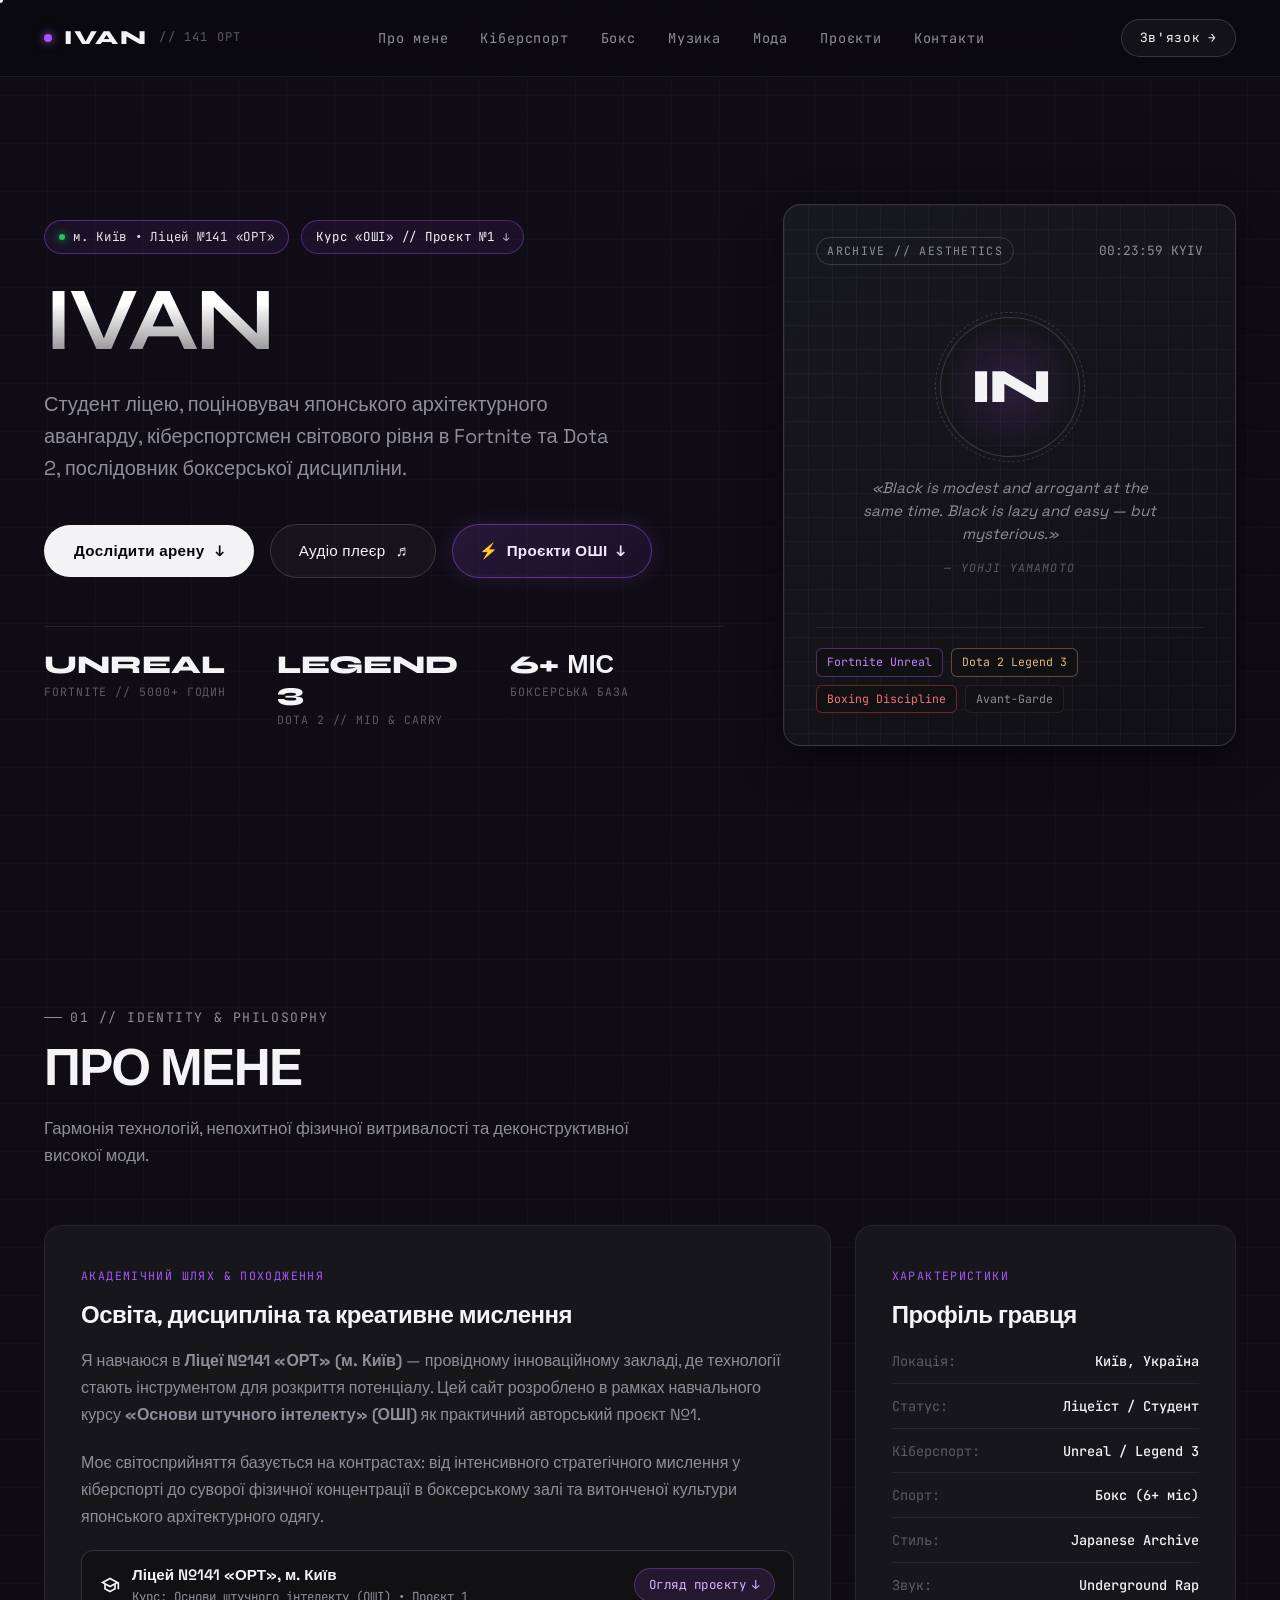
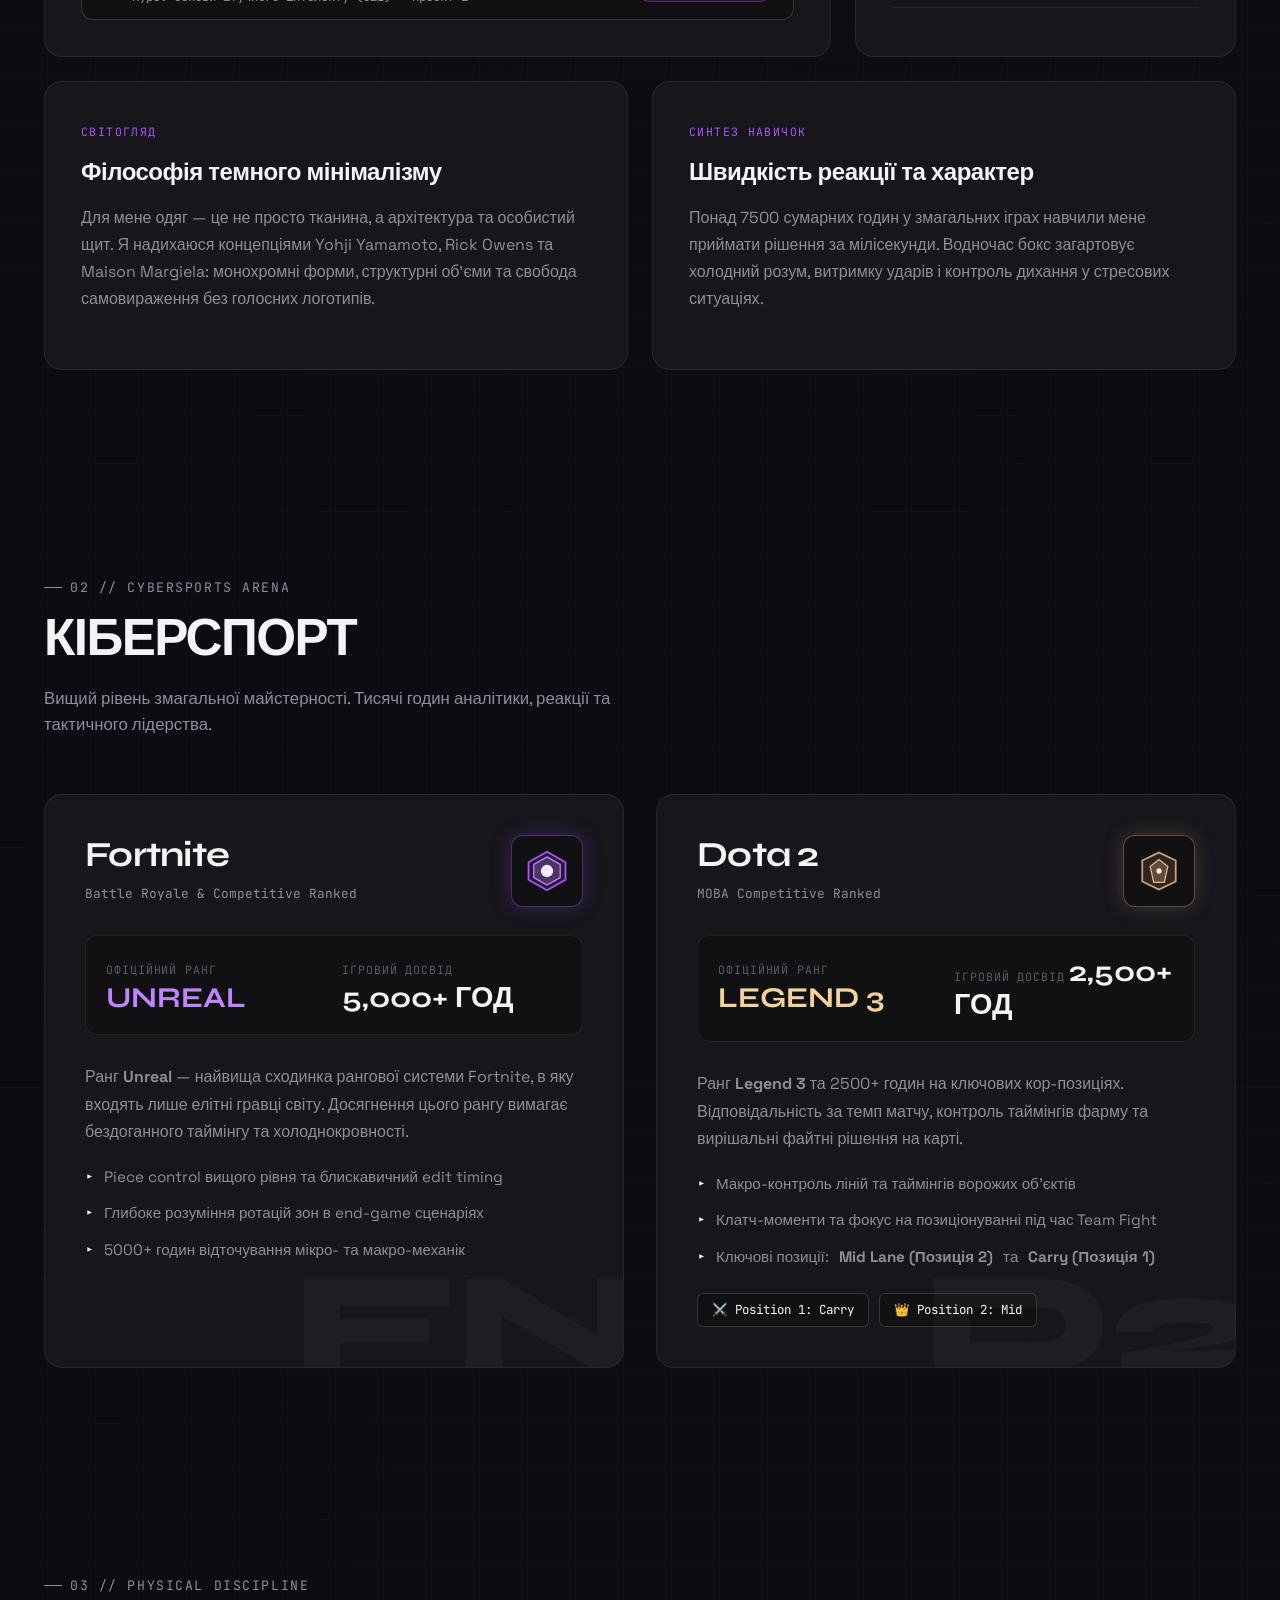
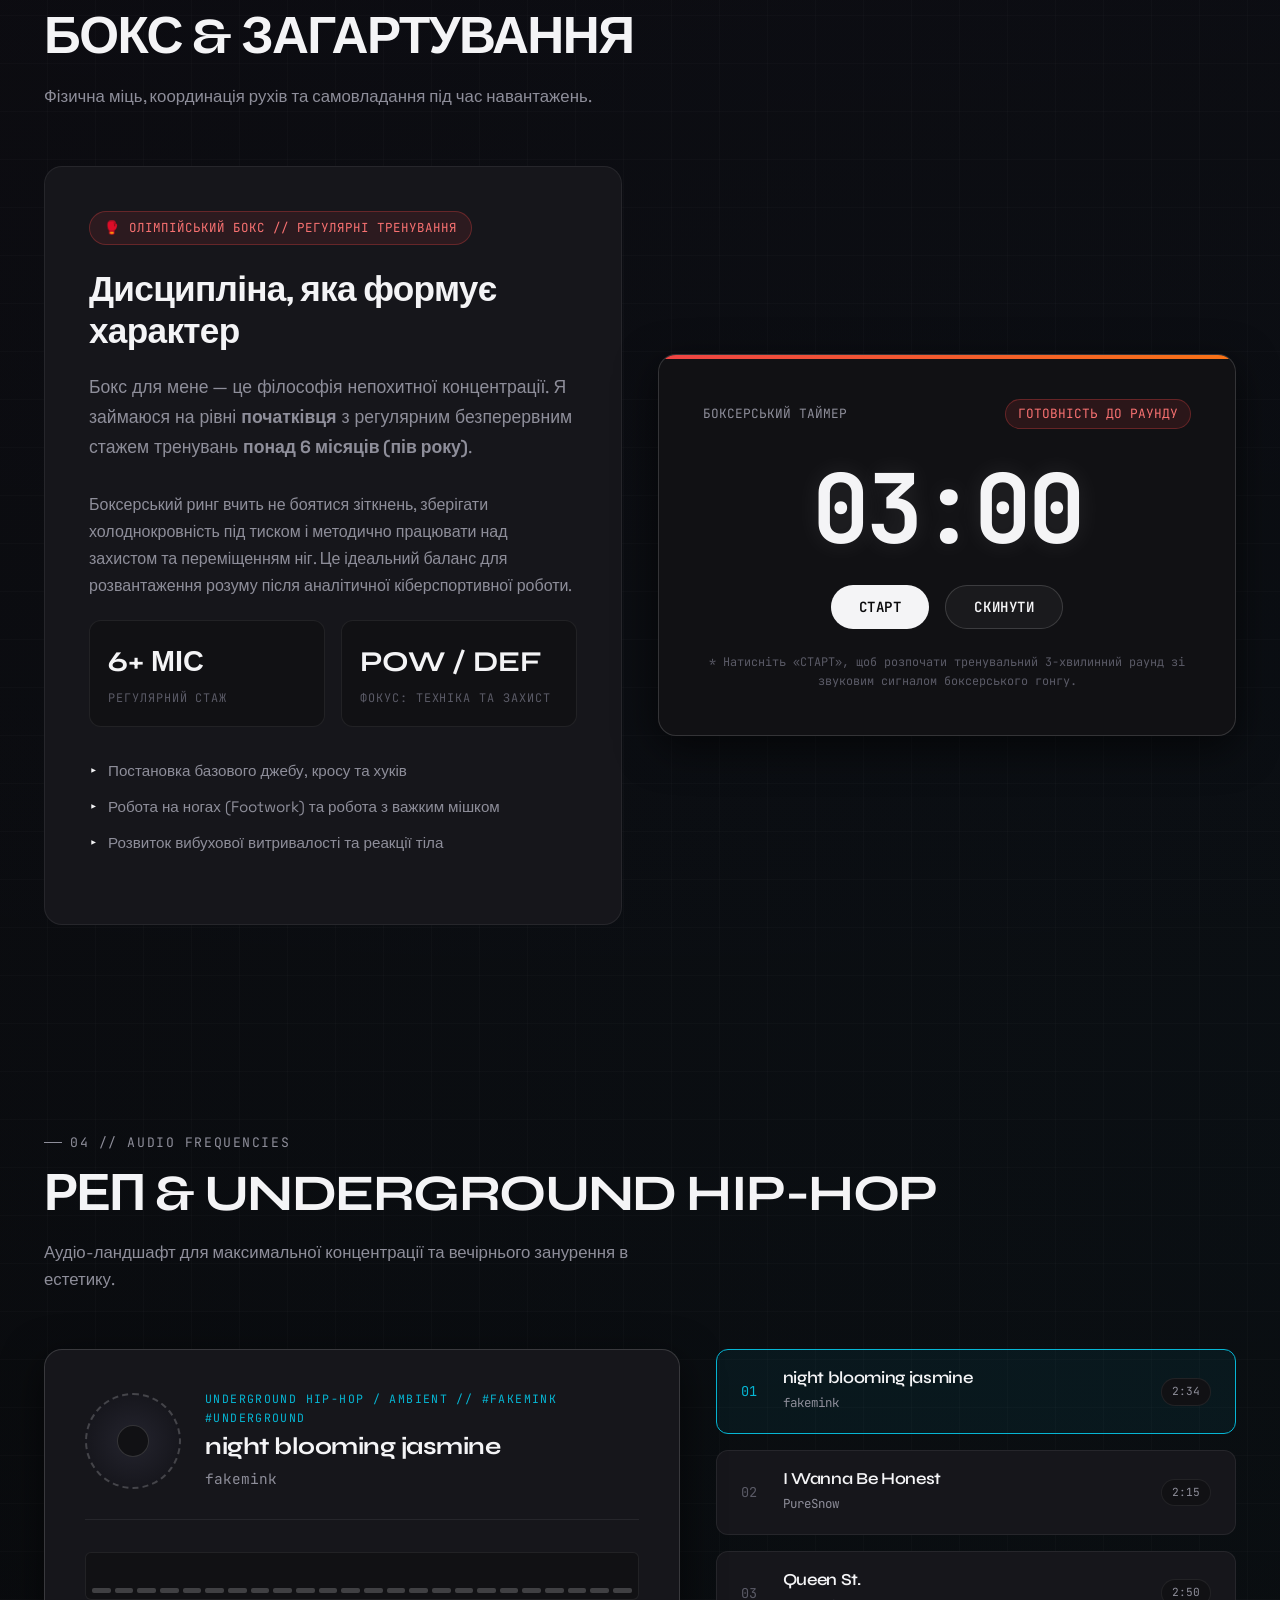
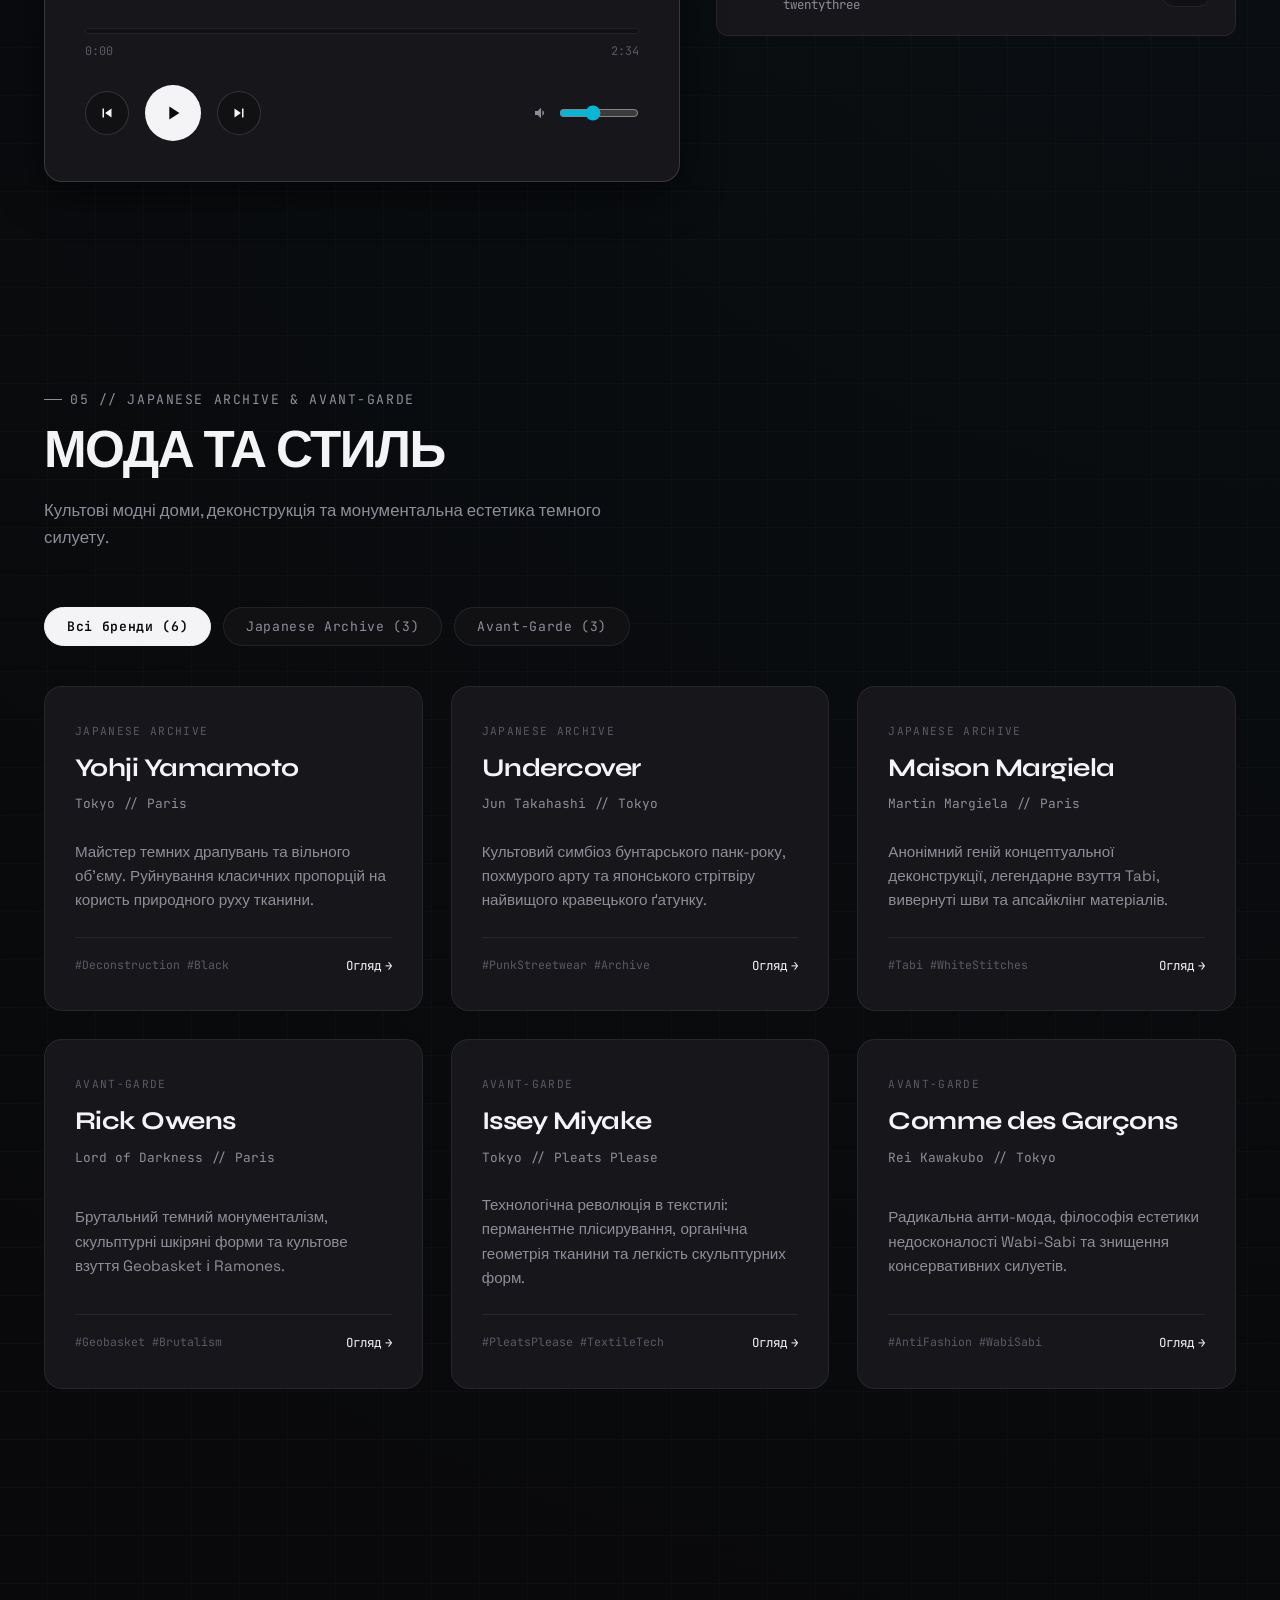
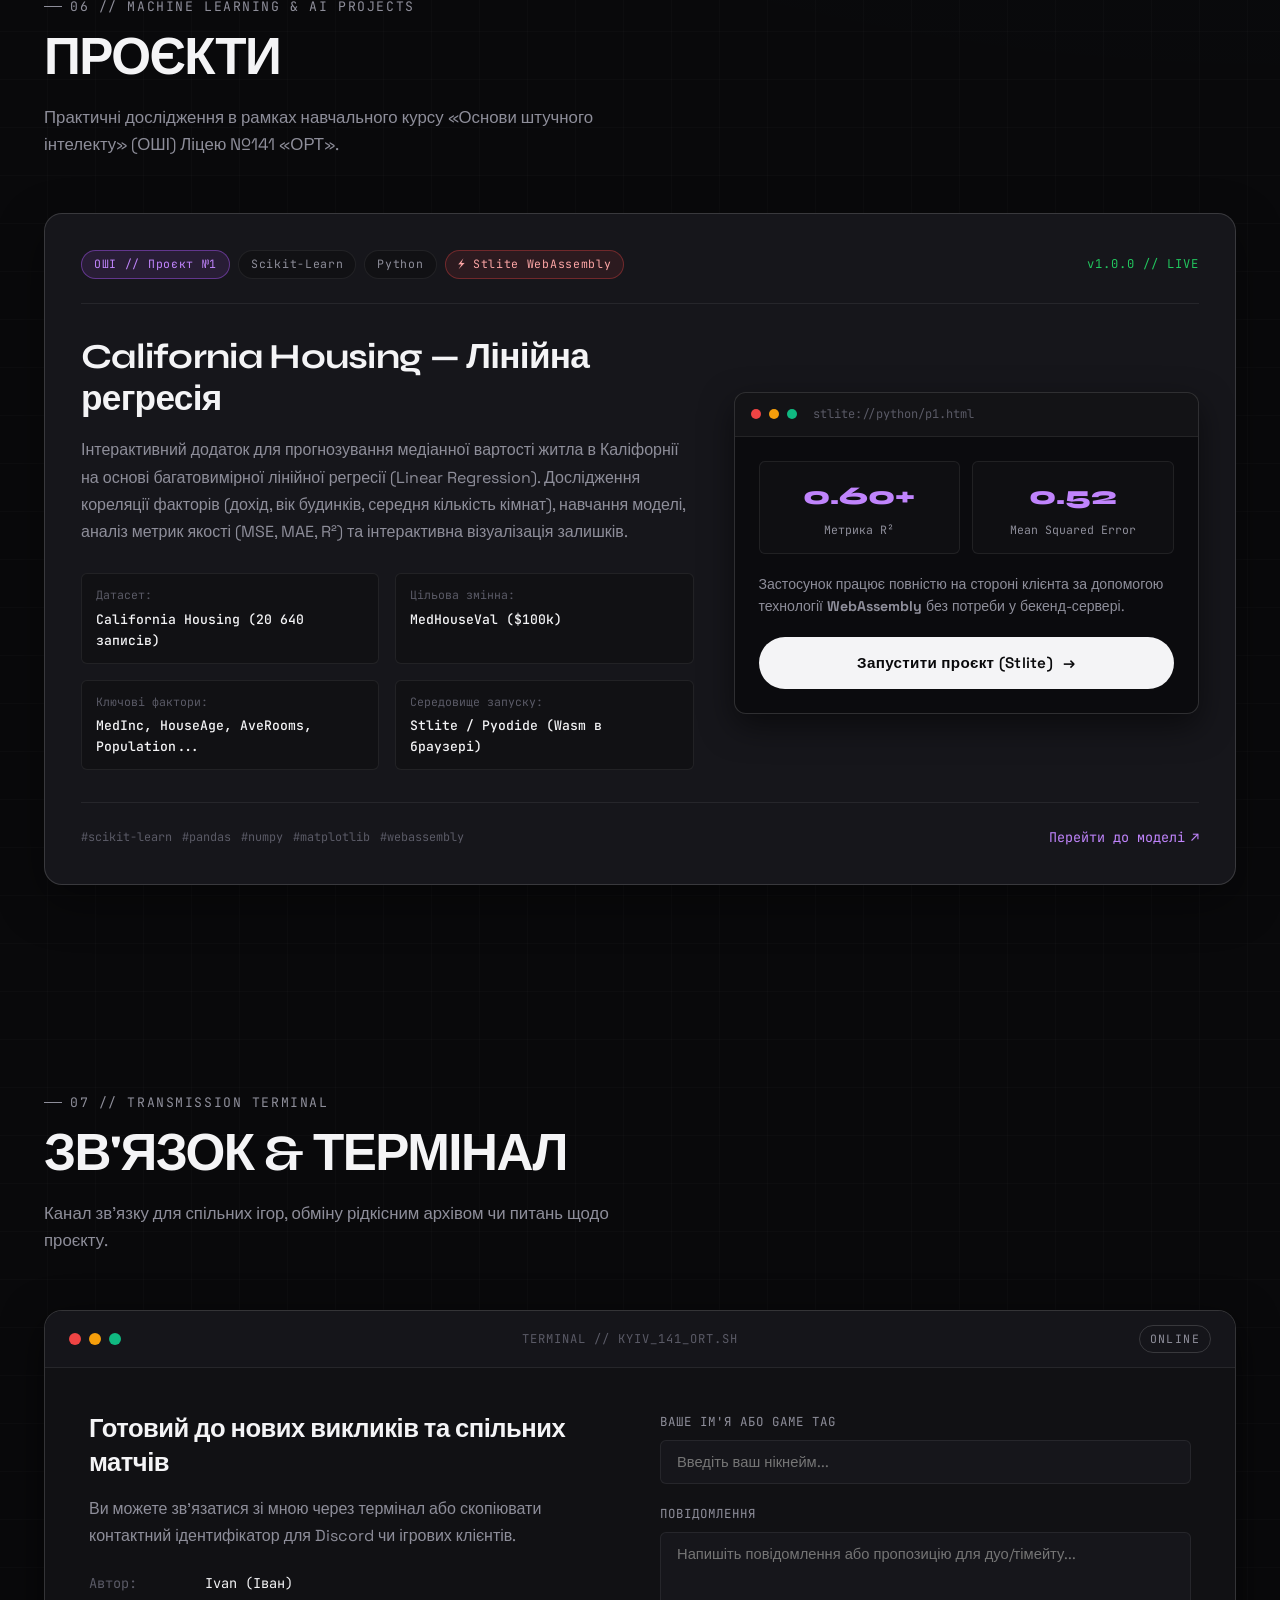
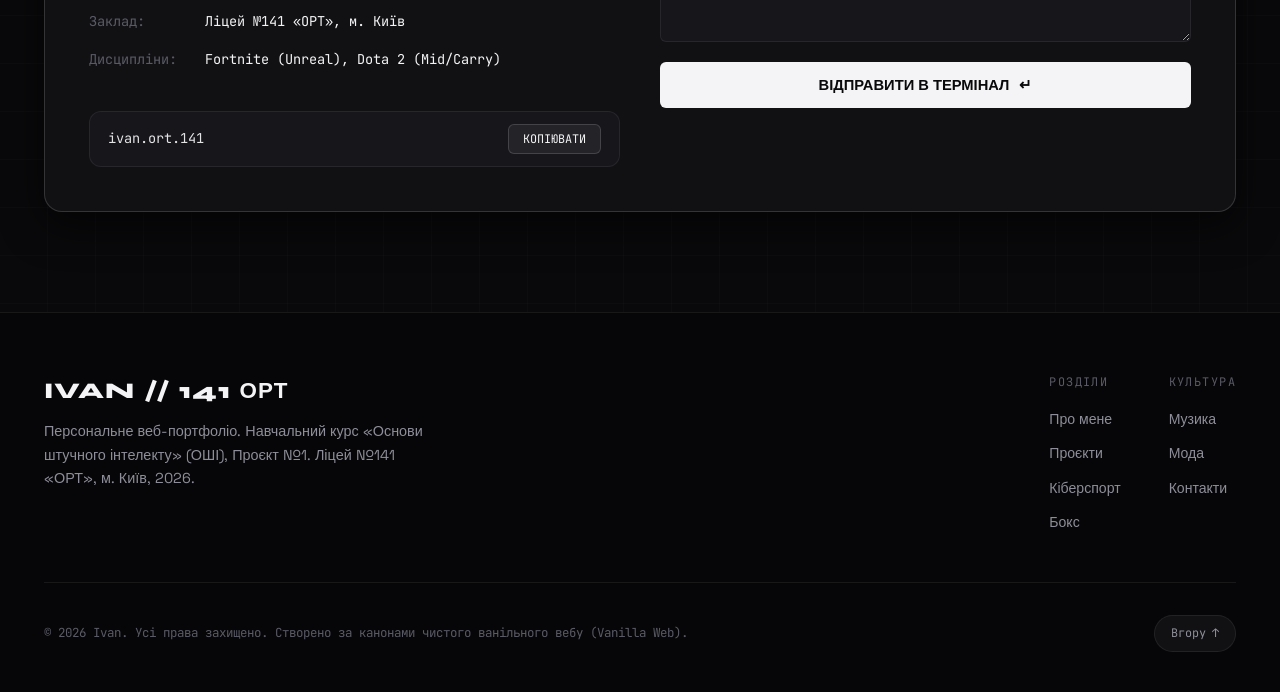
==== commit 8b59b1d7: "add housing dataset, python analysis script, HTML page, and CSS styles, and update index.html" ====
--- a/index.html
+++ b/index.html
@@ -44,6 +44,7 @@
           <li><a href="#boxing" class="nav-link">Бокс</a></li>
           <li><a href="#music" class="nav-link">Музика</a></li>
           <li><a href="#fashion" class="nav-link">Мода</a></li>
+          <li><a href="#projects" class="nav-link">Проєкти</a></li>
           <li><a href="#contact" class="nav-link">Контакти</a></li>
         </ul>
       </nav>
@@ -72,7 +73,10 @@
               <span class="status-indicator"></span>
               <span>м. Київ • Ліцей №141 «ОРТ»</span>
             </span>
-            <span class="meta-chip">Курс «ОШІ» // Проєкт №1</span>
+            <a href="#projects" class="meta-chip meta-chip-link" title="Перейти до розділу навчальних проєктів">
+              <span>Курс «ОШІ» // Проєкт №1</span>
+              <span class="chip-arrow" aria-hidden="true">↓</span>
+            </a>
           </div>
 
           <h1 class="hero-headline">IVAN</h1>
@@ -90,6 +94,11 @@
               <span>Аудіо плеєр</span>
               <span aria-hidden="true">♬</span>
             </a>
+            <a href="#projects" class="btn-project-cta" title="Переглянути інтерактивний ML-проєкт">
+              <span class="cta-icon">⚡</span>
+              <span>Проєкти ОШІ</span>
+              <span aria-hidden="true">↓</span>
+            </a>
           </div>
 
           <div class="hero-specs-row">
@@ -167,13 +176,19 @@
             </p>
 
             <div class="institution-badge">
-              <svg class="institution-icon" viewBox="0 0 24 24" aria-hidden="true">
-                <path d="M12 3L1 9l4 2.18v6L12 21l7-3.82v-6l2-1.09V17h2V9L12 3zm6.82 6L12 12.72 5.18 9 12 5.28 18.82 9zM17 15.99l-5 2.73-5-2.73v-3.72L12 15l5-2.73v3.72z"/>
-              </svg>
-              <div>
-                <div class="institution-title">Ліцей №141 «ОРТ», м. Київ</div>
-                <div class="institution-sub">Курс: Основи штучного інтелекту (ОШІ) • Проєкт 1</div>
-              </div>
+              <div class="institution-main">
+                <svg class="institution-icon" viewBox="0 0 24 24" aria-hidden="true">
+                  <path d="M12 3L1 9l4 2.18v6L12 21l7-3.82v-6l2-1.09V17h2V9L12 3zm6.82 6L12 12.72 5.18 9 12 5.28 18.82 9zM17 15.99l-5 2.73-5-2.73v-3.72L12 15l5-2.73v3.72z"/>
+                </svg>
+                <div>
+                  <div class="institution-title">Ліцей №141 «ОРТ», м. Київ</div>
+                  <div class="institution-sub">Курс: Основи штучного інтелекту (ОШІ) • Проєкт 1</div>
+                </div>
+              </div>
+              <a href="#projects" class="institution-launch-link" title="Перейти до розділу навчальних проєктів">
+                <span>Огляд проєкту</span>
+                <span aria-hidden="true">↓</span>
+              </a>
             </div>
           </article>
 
@@ -660,13 +675,113 @@
       </div>
     </section>
 
-    <!-- Section 6: Contact & Terminal -->
+    <!-- Section 6: Academic & AI Projects -->
+    <section id="projects" class="section">
+      <div class="container">
+        <header class="section-header">
+          <div class="section-label">
+            <span class="label-dash"></span>
+            <span>06 // MACHINE LEARNING & AI PROJECTS</span>
+          </div>
+          <h2 class="section-title">Проєкти</h2>
+          <p class="section-subtitle">
+            Практичні дослідження в рамках навчального курсу «Основи штучного інтелекту» (ОШІ) Ліцею №141 «ОРТ».
+          </p>
+        </header>
+
+        <div class="project-showcase-container">
+          <article class="project-card-featured">
+            <div class="project-card-header">
+              <div class="project-badge-group">
+                <span class="proj-badge highlight">ОШІ // Проєкт №1</span>
+                <span class="proj-badge">Scikit-Learn</span>
+                <span class="proj-badge">Python</span>
+                <span class="proj-badge stlite">⚡ Stlite WebAssembly</span>
+              </div>
+              <span class="proj-version mono">v1.0.0 // LIVE</span>
+            </div>
+
+            <div class="project-card-body">
+              <div class="project-info-main">
+                <h3 class="project-title">California Housing — Лінійна регресія</h3>
+                <p class="project-description">
+                  Інтерактивний додаток для прогнозування медіанної вартості житла в Каліфорнії на основі багатовимірної лінійної регресії (Linear Regression). Дослідження кореляції факторів (дохід, вік будинків, середня кількість кімнат), навчання моделі, аналіз метрик якості (MSE, MAE, R²) та інтерактивна візуалізація залишків.
+                </p>
+
+                <div class="project-specs-grid">
+                  <div class="proj-spec-box">
+                    <span class="proj-spec-label">Датасет:</span>
+                    <span class="proj-spec-val">California Housing (20 640 записів)</span>
+                  </div>
+                  <div class="proj-spec-box">
+                    <span class="proj-spec-label">Цільова змінна:</span>
+                    <span class="proj-spec-val">MedHouseVal ($100k)</span>
+                  </div>
+                  <div class="proj-spec-box">
+                    <span class="proj-spec-label">Ключові фактори:</span>
+                    <span class="proj-spec-val">MedInc, HouseAge, AveRooms, Population...</span>
+                  </div>
+                  <div class="proj-spec-box">
+                    <span class="proj-spec-label">Середовище запуску:</span>
+                    <span class="proj-spec-val">Stlite / Pyodide (Wasm в браузері)</span>
+                  </div>
+                </div>
+              </div>
+
+              <div class="project-interactive-preview">
+                <div class="preview-mockup-header">
+                  <span class="mock-dot"></span>
+                  <span class="mock-dot"></span>
+                  <span class="mock-dot"></span>
+                  <span class="mock-title mono">stlite://python/p1.html</span>
+                </div>
+                <div class="preview-content">
+                  <div class="preview-metrics-preview">
+                    <div class="prev-metric">
+                      <span class="prev-num">0.60+</span>
+                      <span class="prev-label">Метрика R²</span>
+                    </div>
+                    <div class="prev-metric">
+                      <span class="prev-num">0.52</span>
+                      <span class="prev-label">Mean Squared Error</span>
+                    </div>
+                  </div>
+                  <p class="preview-note">
+                    Застосунок працює повністю на стороні клієнта за допомогою технології <strong>WebAssembly</strong> без потреби у бекенд-сервері.
+                  </p>
+                  <a href="python/p1.html" class="btn-primary project-launch-action" title="Відкрити інтерактивну модель California Housing">
+                    <span>Запустити проєкт (Stlite)</span>
+                    <span aria-hidden="true">→</span>
+                  </a>
+                </div>
+              </div>
+            </div>
+
+            <div class="project-card-footer">
+              <div class="project-tech-tags">
+                <span class="tech-tag">#scikit-learn</span>
+                <span class="tech-tag">#pandas</span>
+                <span class="tech-tag">#numpy</span>
+                <span class="tech-tag">#matplotlib</span>
+                <span class="tech-tag">#webassembly</span>
+              </div>
+              <a href="python/p1.html" class="project-inline-link" title="Перейти до повної сторінки моделі">
+                <span>Перейти до моделі</span>
+                <span aria-hidden="true">↗</span>
+              </a>
+            </div>
+          </article>
+        </div>
+      </div>
+    </section>
+
+    <!-- Section 7: Contact & Terminal -->
     <section id="contact" class="section">
       <div class="container">
         <header class="section-header">
           <div class="section-label">
             <span class="label-dash"></span>
-            <span>06 // TRANSMISSION TERMINAL</span>
+            <span>07 // TRANSMISSION TERMINAL</span>
           </div>
           <h2 class="section-title">Зв'язок & Термінал</h2>
           <p class="section-subtitle">
@@ -771,6 +886,7 @@
           <div class="footer-nav-col">
             <span class="footer-col-title">Розділи</span>
             <a href="#about" class="footer-link">Про мене</a>
+            <a href="#projects" class="footer-link">Проєкти</a>
             <a href="#esports" class="footer-link">Кіберспорт</a>
             <a href="#boxing" class="footer-link">Бокс</a>
           </div>
--- a/css/style.css
+++ b/css/style.css
@@ -63,7 +63,9 @@
 }
 
 /* --- Base & Reset --- */
-*, *::before, *::after {
+*,
+*::before,
+*::after {
   box-sizing: border-box;
   margin: 0;
   padding: 0;
@@ -84,7 +86,7 @@
   overflow-x: hidden;
   -webkit-font-smoothing: antialiased;
   -moz-osx-font-smoothing: grayscale;
-  background-image: 
+  background-image:
     radial-gradient(circle at 50% 0%, rgba(168, 85, 247, 0.05) 0%, transparent 60%),
     radial-gradient(circle at 100% 50%, rgba(6, 182, 212, 0.03) 0%, transparent 50%),
     linear-gradient(rgba(255, 255, 255, 0.015) 1px, transparent 1px),
@@ -144,7 +146,12 @@
 }
 
 /* Typography Defaults */
-h1, h2, h3, h4, h5, h6 {
+h1,
+h2,
+h3,
+h4,
+h5,
+h6 {
   font-family: var(--font-display);
   color: var(--text-main);
   letter-spacing: -0.02em;
@@ -162,7 +169,8 @@
   transition: color var(--transition-fast);
 }
 
-ul, ol {
+ul,
+ol {
   list-style: none;
 }
 
@@ -174,7 +182,8 @@
   color: inherit;
 }
 
-input, textarea {
+input,
+textarea {
   font-family: inherit;
   color: inherit;
   background: none;
@@ -302,8 +311,17 @@
 }
 
 @keyframes pulse-dot {
-  0%, 100% { opacity: 1; transform: scale(1); }
-  50% { opacity: 0.4; transform: scale(0.85); }
+
+  0%,
+  100% {
+    opacity: 1;
+    transform: scale(1);
+  }
+
+  50% {
+    opacity: 0.4;
+    transform: scale(0.85);
+  }
 }
 
 .brand-sub {
@@ -356,6 +374,17 @@
   width: 100%;
 }
 
+.nav-link.nav-project-link {
+  color: #c084fc;
+  display: inline-flex;
+  align-items: center;
+  gap: 4px;
+}
+
+.nav-link.nav-project-link:hover {
+  color: #f3e8ff;
+}
+
 .nav-actions {
   display: flex;
   align-items: center;
@@ -475,6 +504,7 @@
   margin-bottom: 24px;
   background: linear-gradient(180deg, #ffffff 30%, rgba(255, 255, 255, 0.45) 100%);
   -webkit-background-clip: text;
+  background-clip: text;
   -webkit-text-fill-color: transparent;
 }
 
@@ -535,6 +565,62 @@
   transform: translateY(-2px);
 }
 
+.meta-chip.meta-chip-link {
+  text-decoration: none;
+  cursor: pointer;
+  transition: all var(--transition-fast);
+  border-color: rgba(168, 85, 247, 0.35);
+  background: rgba(168, 85, 247, 0.08);
+  color: var(--text-main);
+}
+
+.meta-chip.meta-chip-link:hover {
+  border-color: rgba(168, 85, 247, 0.7);
+  background: rgba(168, 85, 247, 0.18);
+  color: #ffffff;
+  transform: translateY(-1px);
+}
+
+.chip-arrow {
+  font-size: 0.85em;
+  opacity: 0.8;
+  transition: transform var(--transition-fast);
+}
+
+.meta-chip.meta-chip-link:hover .chip-arrow {
+  transform: translate(2px, -2px);
+}
+
+.btn-project-cta {
+  display: inline-flex;
+  align-items: center;
+  justify-content: center;
+  gap: 8px;
+  padding: 14px 26px;
+  border-radius: var(--radius-pill);
+  background: linear-gradient(135deg, rgba(168, 85, 247, 0.15) 0%, rgba(139, 92, 246, 0.08) 100%);
+  color: #f3e8ff;
+  border: 1px solid rgba(168, 85, 247, 0.45);
+  font-size: 0.95rem;
+  letter-spacing: 0.02em;
+  font-weight: 600;
+  text-decoration: none;
+  box-shadow: 0 0 20px rgba(168, 85, 247, 0.15);
+  transition: all var(--transition-fast);
+}
+
+.btn-project-cta:hover {
+  background: linear-gradient(135deg, rgba(168, 85, 247, 0.28) 0%, rgba(139, 92, 246, 0.18) 100%);
+  border-color: rgba(192, 132, 252, 0.8);
+  color: #ffffff;
+  transform: translateY(-2px);
+  box-shadow: 0 0 28px rgba(168, 85, 247, 0.35);
+}
+
+.cta-icon {
+  color: #e9d5ff;
+}
+
 .hero-specs-row {
   display: grid;
   grid-template-columns: repeat(3, 1fr);
@@ -587,7 +673,7 @@
   width: 100%;
   height: 100%;
   pointer-events: none;
-  background-image: 
+  background-image:
     linear-gradient(rgba(255, 255, 255, 0.03) 1px, transparent 1px),
     linear-gradient(90deg, rgba(255, 255, 255, 0.03) 1px, transparent 1px);
   background-size: 24px 24px;
@@ -651,7 +737,9 @@
 }
 
 @keyframes spin-slow {
-  to { transform: rotate(360deg); }
+  to {
+    transform: rotate(360deg);
+  }
 }
 
 .art-monogram {
@@ -807,20 +895,58 @@
 }
 
 .institution-badge {
-  display: inline-flex;
-  align-items: center;
-  gap: 10px;
-  padding: 10px 16px;
+  display: flex;
+  align-items: center;
+  justify-content: space-between;
+  flex-wrap: wrap;
+  gap: 14px;
+  padding: 12px 18px;
   background: var(--bg-surface);
   border: 1px solid var(--border-light);
   border-radius: var(--radius-md);
   margin-top: 14px;
+  transition: border-color var(--transition-fast), background-color var(--transition-fast);
+}
+
+.institution-badge:hover {
+  border-color: rgba(168, 85, 247, 0.4);
+}
+
+.institution-main {
+  display: flex;
+  align-items: center;
+  gap: 12px;
+}
+
+.institution-launch-link {
+  display: inline-flex;
+  align-items: center;
+  gap: 6px;
+  padding: 6px 14px;
+  border-radius: var(--radius-pill);
+  background: rgba(168, 85, 247, 0.12);
+  border: 1px solid rgba(168, 85, 247, 0.35);
+  color: #d8b4fe;
+  font-family: var(--font-mono);
+  font-size: 0.78rem;
+  letter-spacing: 0.04em;
+  text-decoration: none;
+  transition: all var(--transition-fast);
+  white-space: nowrap;
+}
+
+.institution-launch-link:hover {
+  background: rgba(168, 85, 247, 0.25);
+  border-color: rgba(168, 85, 247, 0.6);
+  color: #ffffff;
+  transform: translateY(-1px);
 }
 
 .institution-icon {
   width: 20px;
   height: 20px;
   fill: var(--text-main);
+  flex-shrink: 0;
 }
 
 .institution-title {
@@ -1275,14 +1401,30 @@
   animation: equalizer-pulse 1.2s infinite ease-in-out alternate;
 }
 
-.audio-player-card.is-playing .viz-bar:nth-child(2n) { animation-duration: 0.8s; }
-.audio-player-card.is-playing .viz-bar:nth-child(3n) { animation-duration: 1.5s; }
-.audio-player-card.is-playing .viz-bar:nth-child(4n) { animation-duration: 1.1s; }
-.audio-player-card.is-playing .viz-bar:nth-child(5n) { animation-duration: 0.7s; }
+.audio-player-card.is-playing .viz-bar:nth-child(2n) {
+  animation-duration: 0.8s;
+}
+
+.audio-player-card.is-playing .viz-bar:nth-child(3n) {
+  animation-duration: 1.5s;
+}
+
+.audio-player-card.is-playing .viz-bar:nth-child(4n) {
+  animation-duration: 1.1s;
+}
+
+.audio-player-card.is-playing .viz-bar:nth-child(5n) {
+  animation-duration: 0.7s;
+}
 
 @keyframes equalizer-pulse {
-  0% { height: 15%; }
-  100% { height: 95%; }
+  0% {
+    height: 15%;
+  }
+
+  100% {
+    height: 95%;
+  }
 }
 
 /* Scrubber / Progress */
@@ -1566,7 +1708,261 @@
   transform: translateX(4px);
 }
 
-/* --- Section 6: Interactive Terminal / Contact --- */
+/* --- Section 6: Academic & AI Projects --- */
+.project-showcase-container {
+  display: flex;
+  flex-direction: column;
+  gap: 32px;
+}
+
+.project-card-featured {
+  background: var(--bg-card);
+  border: 1px solid var(--border-light);
+  border-radius: var(--radius-lg);
+  padding: 36px;
+  position: relative;
+  overflow: hidden;
+  box-shadow: 0 16px 48px rgba(0, 0, 0, 0.4);
+  transition: border-color var(--transition-base), box-shadow var(--transition-base);
+}
+
+.project-card-featured:hover {
+  border-color: rgba(168, 85, 247, 0.45);
+  box-shadow: 0 20px 54px rgba(168, 85, 247, 0.08);
+}
+
+.project-card-header {
+  display: flex;
+  justify-content: space-between;
+  align-items: center;
+  flex-wrap: wrap;
+  gap: 16px;
+  padding-bottom: 24px;
+  border-bottom: 1px solid var(--border-dim);
+  margin-bottom: 32px;
+}
+
+.project-badge-group {
+  display: flex;
+  flex-wrap: wrap;
+  align-items: center;
+  gap: 8px;
+}
+
+.proj-badge {
+  font-family: var(--font-mono);
+  font-size: 0.72rem;
+  letter-spacing: 0.06em;
+  padding: 4px 12px;
+  border-radius: var(--radius-pill);
+  background: var(--bg-surface);
+  border: 1px solid var(--border-dim);
+  color: var(--text-muted);
+}
+
+.proj-badge.highlight {
+  border-color: rgba(168, 85, 247, 0.45);
+  background: rgba(168, 85, 247, 0.12);
+  color: #c084fc;
+}
+
+.proj-badge.stlite {
+  border-color: rgba(239, 68, 68, 0.35);
+  background: rgba(239, 68, 68, 0.1);
+  color: #fca5a5;
+}
+
+.proj-version {
+  font-family: var(--font-mono);
+  font-size: 0.76rem;
+  color: #22c55e;
+  letter-spacing: 0.08em;
+}
+
+.project-card-body {
+  display: grid;
+  grid-template-columns: 1.25fr 0.95fr;
+  gap: 40px;
+  align-items: center;
+}
+
+.project-title {
+  font-size: clamp(1.6rem, 3vw, 2.2rem);
+  line-height: 1.2;
+  margin-bottom: 16px;
+  letter-spacing: -0.02em;
+}
+
+.project-description {
+  font-size: 1rem;
+  color: var(--text-muted);
+  line-height: 1.7;
+  margin-bottom: 28px;
+}
+
+.project-specs-grid {
+  display: grid;
+  grid-template-columns: repeat(2, 1fr);
+  gap: 16px;
+}
+
+.proj-spec-box {
+  background: var(--bg-surface);
+  border: 1px solid var(--border-dim);
+  border-radius: var(--radius-sm);
+  padding: 12px 14px;
+  display: flex;
+  flex-direction: column;
+  gap: 4px;
+}
+
+.proj-spec-label {
+  font-family: var(--font-mono);
+  font-size: 0.72rem;
+  color: var(--text-dim);
+}
+
+.proj-spec-val {
+  font-family: var(--font-mono);
+  font-size: 0.82rem;
+  color: var(--text-main);
+  font-weight: 500;
+}
+
+.project-interactive-preview {
+  background: rgba(10, 10, 12, 0.85);
+  border: 1px solid var(--border-light);
+  border-radius: var(--radius-md);
+  overflow: hidden;
+  box-shadow: 0 12px 32px rgba(0, 0, 0, 0.5);
+}
+
+.preview-mockup-header {
+  display: flex;
+  align-items: center;
+  gap: 8px;
+  padding: 12px 16px;
+  background: rgba(255, 255, 255, 0.03);
+  border-bottom: 1px solid var(--border-dim);
+}
+
+.mock-dot {
+  width: 10px;
+  height: 10px;
+  border-radius: 50%;
+  background-color: var(--border-light);
+}
+
+.mock-dot:nth-child(1) { background-color: #ef4444; }
+.mock-dot:nth-child(2) { background-color: #f59e0b; }
+.mock-dot:nth-child(3) { background-color: #10b981; }
+
+.mock-title {
+  font-size: 0.75rem;
+  color: var(--text-dim);
+  margin-left: 8px;
+}
+
+.preview-content {
+  padding: 24px;
+  display: flex;
+  flex-direction: column;
+  gap: 20px;
+}
+
+.preview-metrics-preview {
+  display: grid;
+  grid-template-columns: repeat(2, 1fr);
+  gap: 12px;
+}
+
+.prev-metric {
+  background: rgba(255, 255, 255, 0.02);
+  border: 1px solid var(--border-dim);
+  border-radius: var(--radius-sm);
+  padding: 14px;
+  text-align: center;
+}
+
+.prev-num {
+  display: block;
+  font-family: var(--font-display);
+  font-size: 1.6rem;
+  font-weight: 800;
+  color: #c084fc;
+}
+
+.prev-label {
+  display: block;
+  font-family: var(--font-mono);
+  font-size: 0.72rem;
+  color: var(--text-muted);
+  margin-top: 4px;
+}
+
+.preview-note {
+  font-size: 0.88rem;
+  color: var(--text-muted);
+  line-height: 1.5;
+}
+
+.project-launch-action {
+  width: 100%;
+  text-align: center;
+  padding: 14px 20px;
+  font-size: 0.95rem;
+}
+
+.project-card-footer {
+  display: flex;
+  justify-content: space-between;
+  align-items: center;
+  flex-wrap: wrap;
+  gap: 16px;
+  margin-top: 32px;
+  padding-top: 24px;
+  border-top: 1px solid var(--border-dim);
+}
+
+.project-tech-tags {
+  display: flex;
+  flex-wrap: wrap;
+  gap: 10px;
+}
+
+.tech-tag {
+  font-family: var(--font-mono);
+  font-size: 0.74rem;
+  color: var(--text-dim);
+}
+
+.project-inline-link {
+  font-family: var(--font-mono);
+  font-size: 0.84rem;
+  color: #c084fc;
+  display: inline-flex;
+  align-items: center;
+  gap: 6px;
+  transition: color var(--transition-fast), transform var(--transition-fast);
+}
+
+.project-inline-link:hover {
+  color: #f3e8ff;
+  transform: translateX(3px);
+}
+
+@media (max-width: 900px) {
+  .project-card-body {
+    grid-template-columns: 1fr;
+    gap: 32px;
+  }
+
+  .project-specs-grid {
+    grid-template-columns: 1fr;
+  }
+}
+
+/* --- Section 7: Interactive Terminal / Contact --- */
 .contact-terminal-wrapper {
   background: var(--bg-surface);
   border: 1px solid var(--border-light);
@@ -1596,9 +1992,17 @@
   background: #33333d;
 }
 
-.terminal-control-dot.red { background: #ef4444; }
-.terminal-control-dot.yellow { background: #f59e0b; }
-.terminal-control-dot.green { background: #10b981; }
+.terminal-control-dot.red {
+  background: #ef4444;
+}
+
+.terminal-control-dot.yellow {
+  background: #f59e0b;
+}
+
+.terminal-control-dot.green {
+  background: #10b981;
+}
 
 .terminal-title {
   font-family: var(--font-mono);
@@ -1753,8 +2157,13 @@
   min-height: 20px;
 }
 
-.form-status-msg.success { color: #22c55e; }
-.form-status-msg.error { color: #ef4444; }
+.form-status-msg.success {
+  color: #22c55e;
+}
+
+.form-status-msg.error {
+  color: #ef4444;
+}
 
 /* --- Brand Detail Modal --- */
 .modal-overlay {
@@ -1933,6 +2342,14 @@
 
 .footer-link:hover {
   color: var(--text-main);
+}
+
+.footer-link.footer-highlight-link {
+  color: #c084fc;
+}
+
+.footer-link.footer-highlight-link:hover {
+  color: #ffffff;
 }
 
 .footer-bottom-row {
@@ -2087,4 +2504,4 @@
     flex-direction: column;
     align-items: flex-start;
   }
-}
+}
